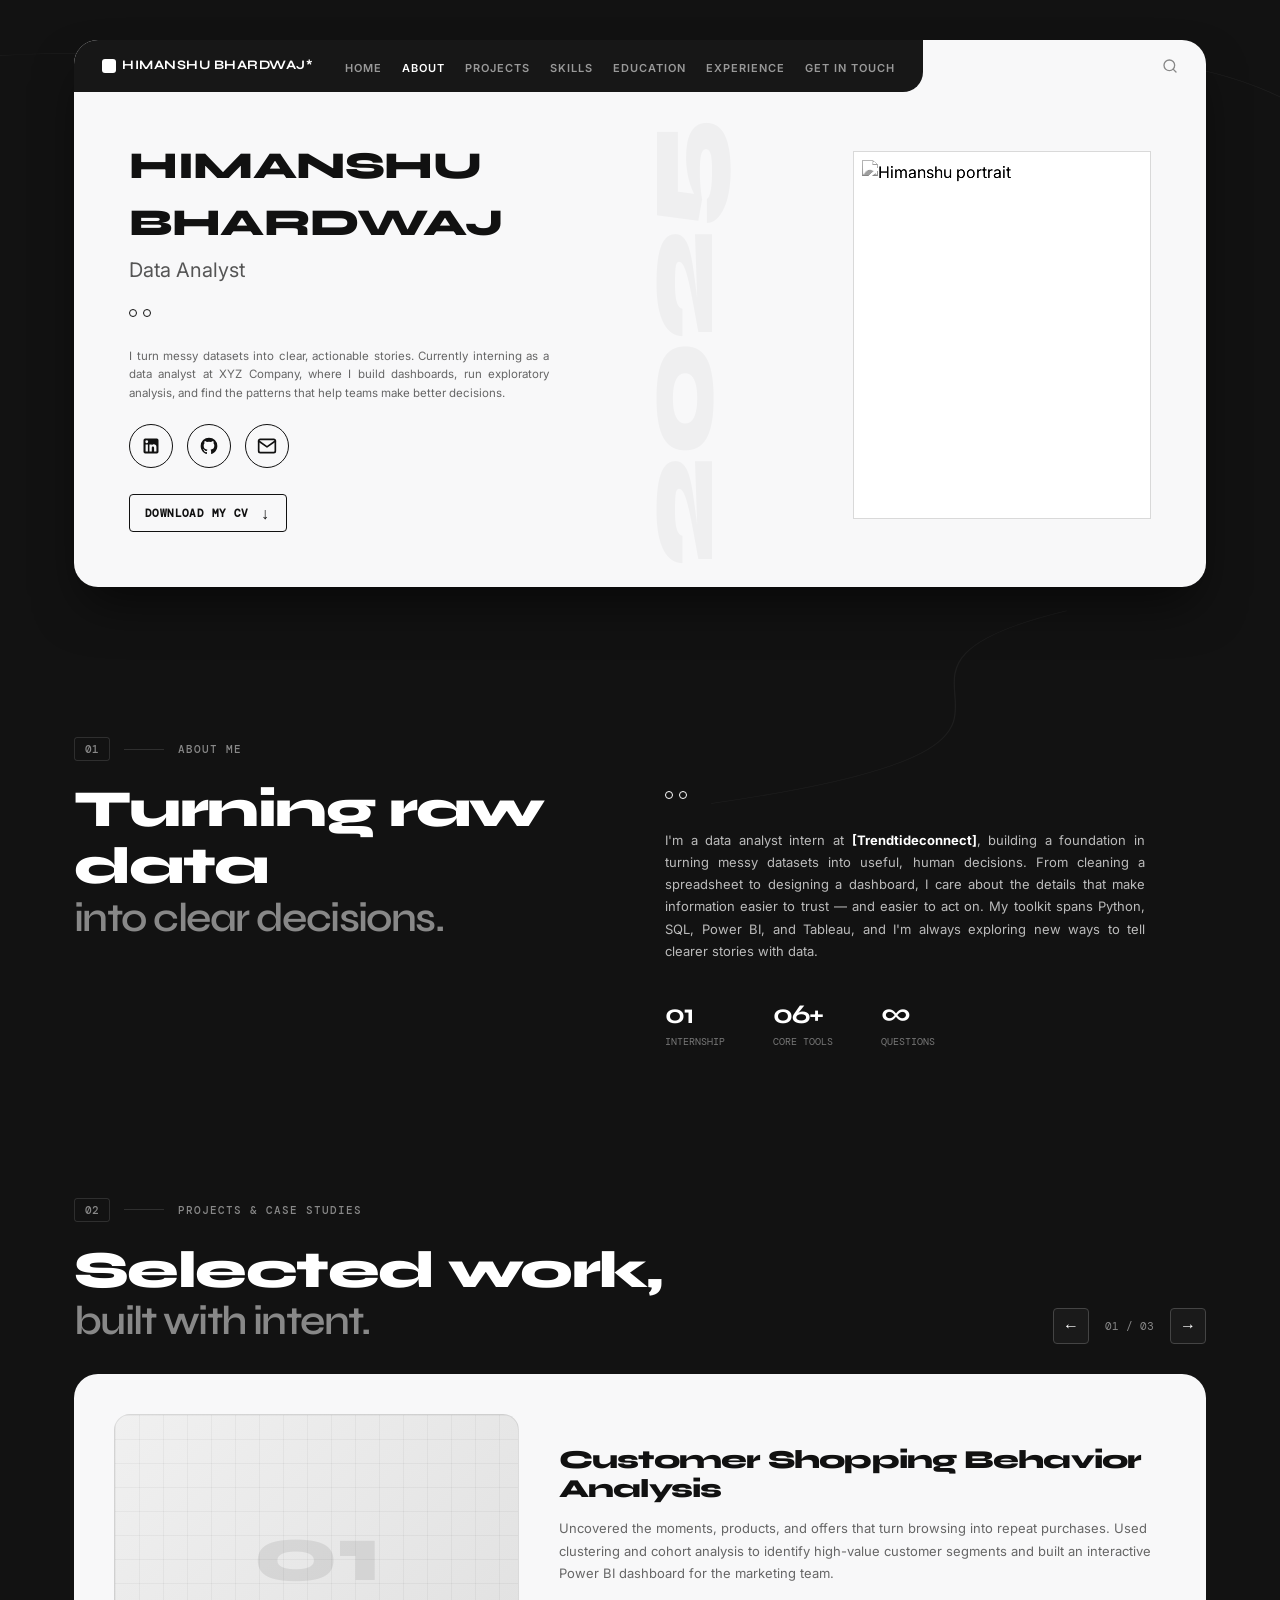
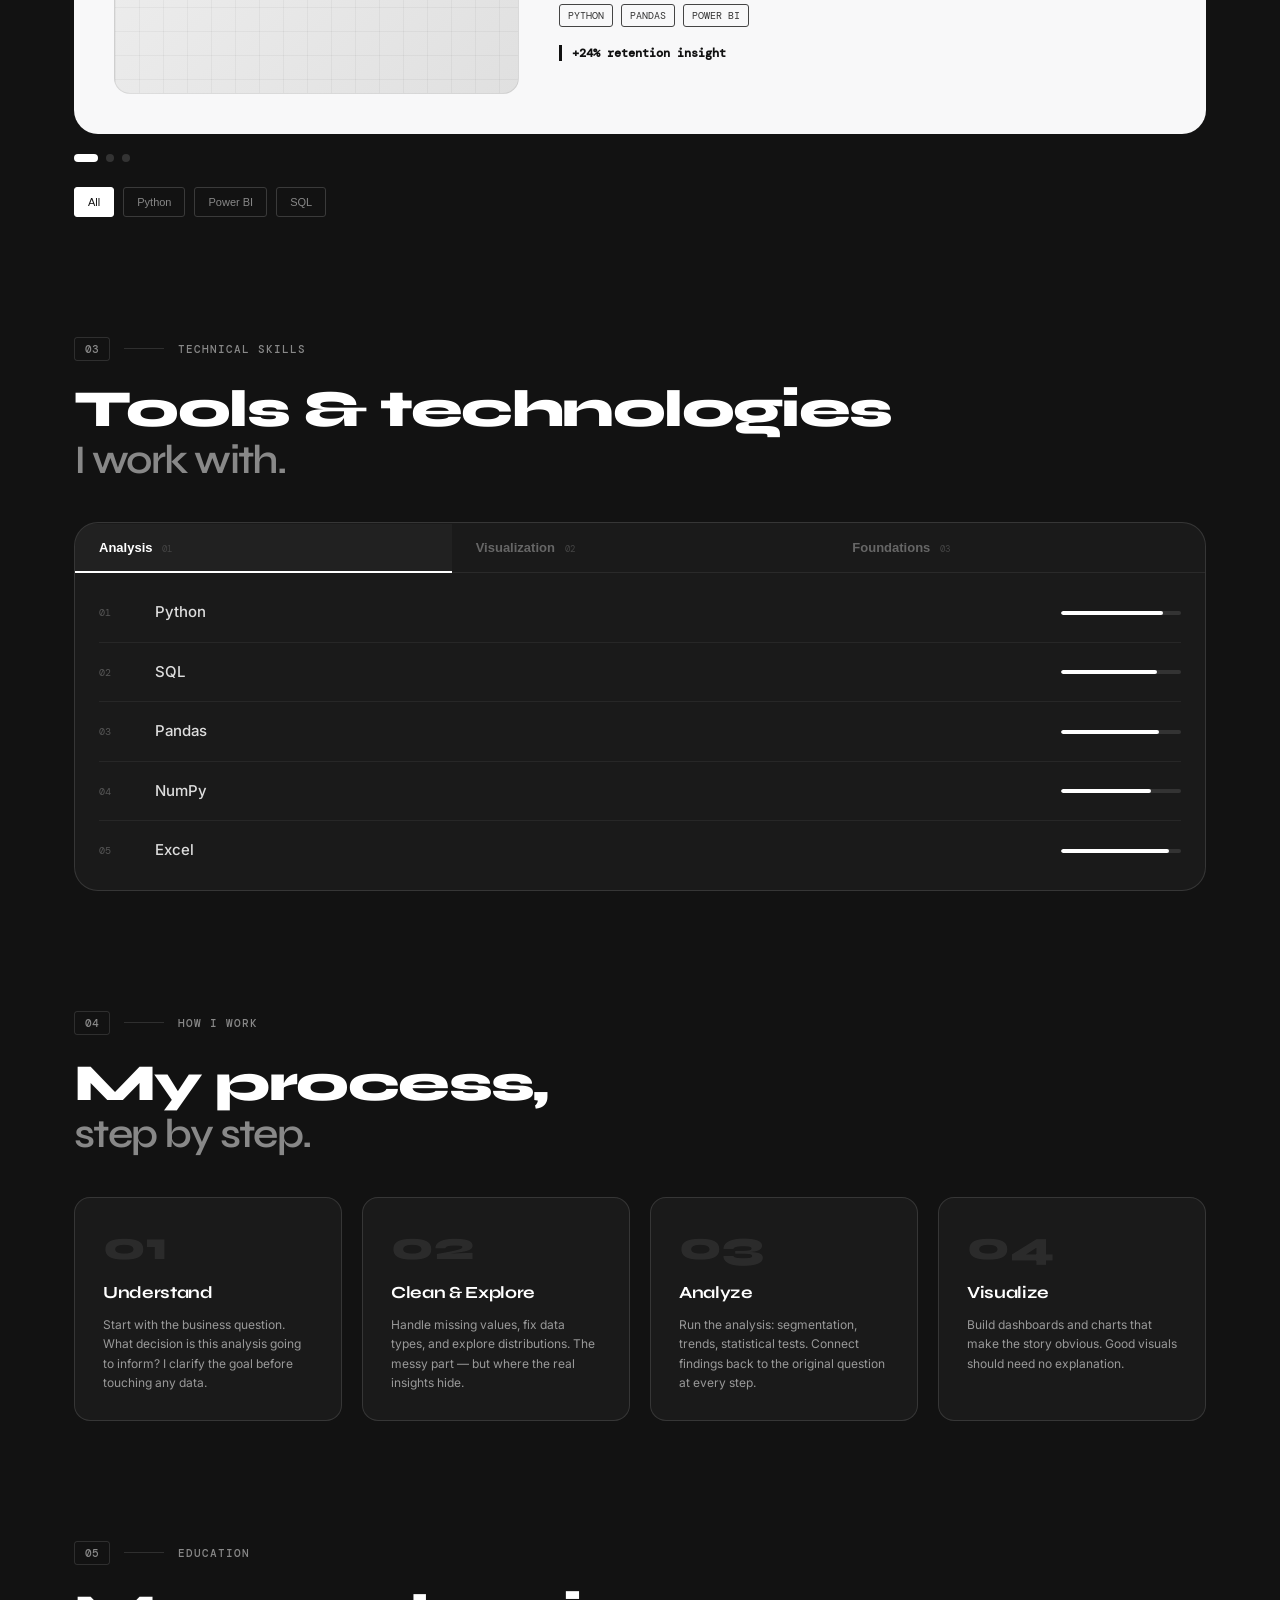
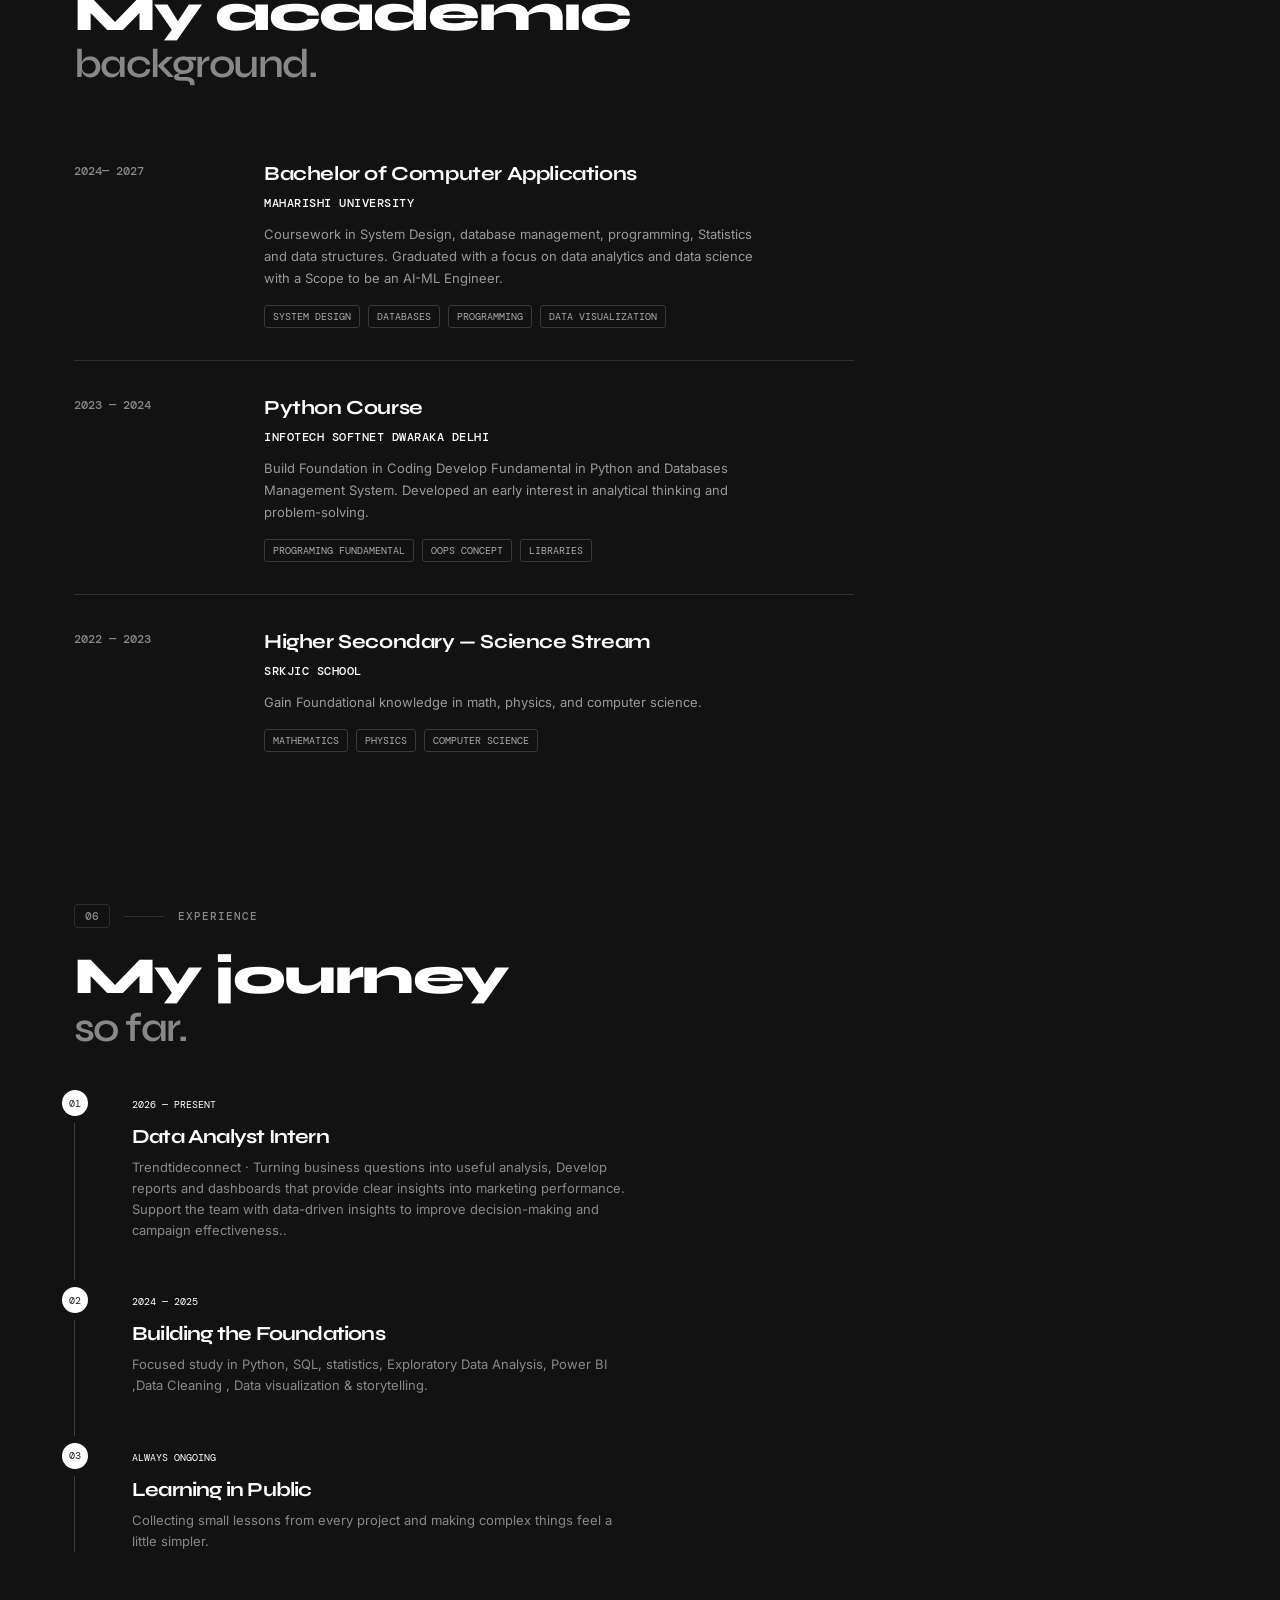
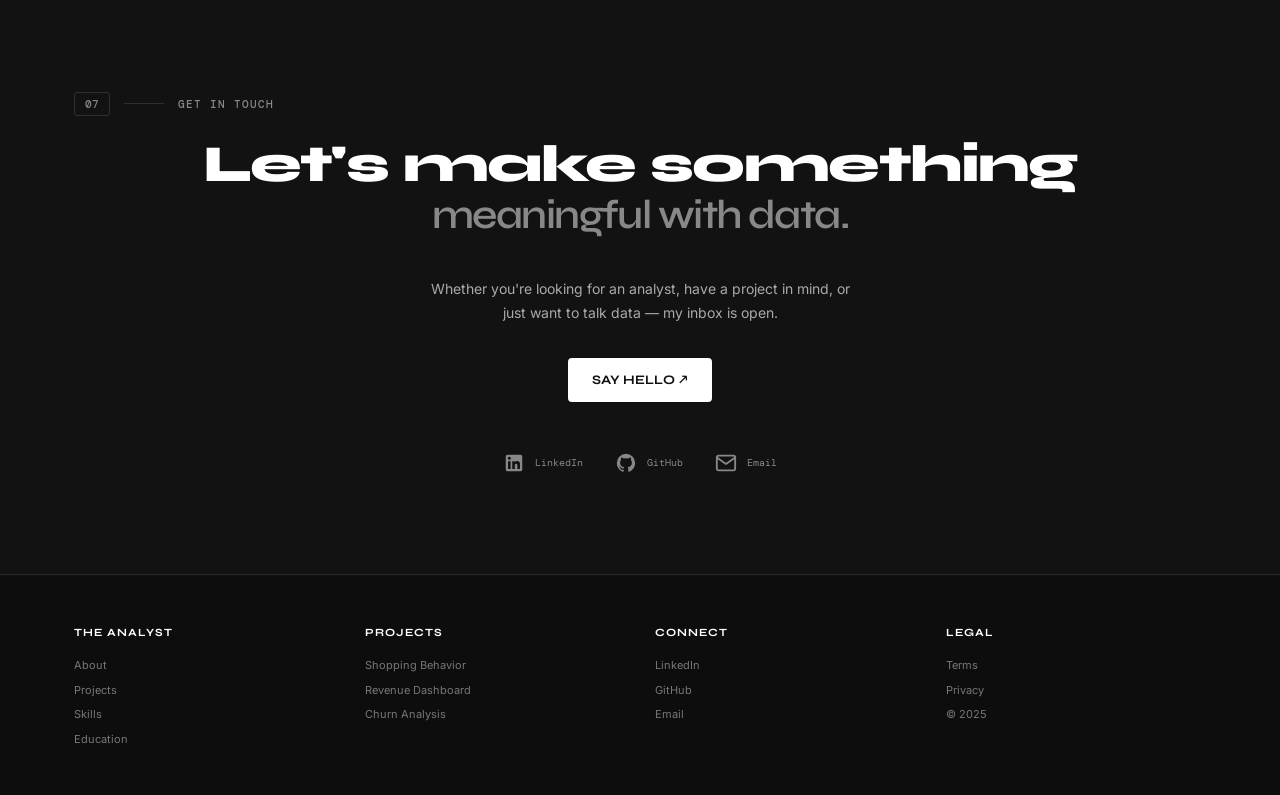
==== index.html @ 1b6f088e "Add files via upload" ====
<!DOCTYPE html>
<html lang="en">
<head>
  <link rel="stylesheet" href="style.css">
  <meta charset="UTF-8" />
  <meta name="viewport" content="width=device-width, initial-scale=1.0" />
  <title>Himanshu — Data Analyst Portfolio</title>

  <link rel="preconnect" href="https://fonts.googleapis.com">
  <link rel="preconnect" href="https://fonts.gstatic.com" crossorigin>
  <link href="https://fonts.googleapis.com/css2?family=Inter:wght@300;400;500;600;700&family=Syne:wght@600;700;800&family=DM+Mono:wght@400;500&display=swap" rel="stylesheet">
  <link rel="stylesheet" href="style.css" />
  <meta property="og:image" content="https://bolt.new/static/og_default.png">
    <meta name="twitter:card" content="summary_large_image">
    <meta name="twitter:image" content="https://bolt.new/static/og_default.png">
</head>
<body>
  <div class="cursor-arrow" id="cursor">
    <svg viewBox="0 0 24 24" fill="none" stroke="currentColor" stroke-width="2.5" stroke-linecap="round" stroke-linejoin="round">
      <line x1="12" y1="5" x2="12" y2="19"></line>
      <polyline points="5 12 12 19 19 12"></polyline>
    </svg>
  </div>

  <svg class="wire-bg" xmlns="http://www.w3.org/2000/svg" viewBox="0 0 1440 2800" preserveAspectRatio="none">
    <path d="M-100,200 C300,50 600,450 1100,220 C1400,80 1500,400 1600,600" fill="none" stroke="rgba(255,255,255,0.06)" stroke-width="1.5" />
    <path d="M150,900 C50,1100 400,1200 300,1450 C200,1700 800,1650 1200,1800" fill="none" stroke="rgba(255,255,255,0.04)" stroke-width="1.5" />
    <path d="M1200,1900 C900,2100 1300,2300 800,2500" fill="none" stroke="rgba(255,255,255,0.05)" stroke-width="1.5" />
  </svg>

  <div class="container">

    <!-- HERO -->
    <section class="hero-wrapper" id="home">
      <div class="tabbed-card-container">
        <header class="tab-header">
          <a href="#home" class="nav-brand"><span></span>HIMANSHU BHARDWAJ*</a>
          <ul class="nav-links" id="navLinks">
            <li><a href="#home" class="active">Home</a></li>
            <li><a href="#about">About</a></li>
            <li><a href="#work">Projects</a></li>
            <li><a href="#skills">Skills</a></li>
            <li><a href="#education">Education</a></li>
            <li><a href="#journey">Experience</a></li>
            <li><a href="#contact">Get in Touch</a></li>
          </ul>
          <button class="menu-button" id="menuButton" aria-label="Toggle navigation">☰</button>
        </header>
        <div class="top-bar-right" title="Search">
          <svg viewBox="0 0 24 24" fill="none" stroke-width="2" stroke-linecap="round" stroke-linejoin="round">
            <circle cx="11" cy="11" r="8"></circle><line x1="21" y1="21" x2="16.65" y2="16.65"></line>
          </svg>
        </div>
        <div class="hero-content">
          <div class="watermark-year">2025</div>
          <div class="hero-text">
            <div class="hero-title-group">
              <h1>HIMANSHU BHARDWAJ</h1>
              <h2>Data Analyst</h2>
              <div class="double-circles"><span></span><span></span></div>
            </div>
            <p class="hero-description">I turn messy datasets into clear, actionable stories. Currently interning as a data analyst at XYZ Company, where I build dashboards, run exploratory analysis, and find the patterns that help teams make better decisions.</p>
            <div class="hero-social">
              <a href= "https://www.linkedin.com/in/hb0009" target="_blank" rel="noreferrer" title="LinkedIn" aria-label="LinkedIn">
                <svg viewBox="0 0 24 24" fill="currentColor"><path d="M19 3a2 2 0 0 1 2 2v14a2 2 0 0 1-2 2H5a2 2 0 0 1-2-2V5a2 2 0 0 1 2-2h14m-.5 15.5v-5.3a3.26 3.26 0 0 0-3.26-3.26c-.85 0-1.84.52-2.32 1.3v-1.11h-2.79v8.37h2.79v-4.37c0-.77.62-1.41 1.39-1.41a1.4 1.4 0 0 1 1.4 1.41v4.37h2.79M6.88 8.56a1.68 1.68 0 0 0 1.68-1.68c0-.93-.75-1.69-1.68-1.69a1.69 1.69 0 0 0-1.69 1.69c0 .93.76 1.68 1.69 1.68m1.39 9.94v-8.37H5.5v8.37h2.77z"/></svg>
              </a>
              <a href="https://github.com/himanshu0009-coder" target="_blank" rel="noreferrer" title="GitHub" aria-label="GitHub">
                <svg viewBox="0 0 24 24" fill="currentColor"><path d="M12 2A10 10 0 0 0 2 12c0 4.42 2.87 8.17 6.84 9.5.5.08.66-.23.66-.5v-1.69c-2.77.6-3.36-1.34-3.36-1.34-.46-1.16-1.11-1.47-1.11-1.47-.91-.62.07-.6.07-.6 1 .07 1.53 1.03 1.53 1.03.87 1.52 2.34 1.07 2.91.83.09-.65.35-1.09.63-1.34-2.22-.25-4.55-1.11-4.55-4.92 0-1.11.38-2 1.03-2.71-.1-.25-.45-1.29.1-2.64 0 0 .84-.27 2.75 1.02a9.58 9.58 0 0 1 5 0c1.91-1.29 2.75-1.02 2.75-1.02.55 1.35.2 2.39.1 2.64.65.71 1.03 1.6 1.03 2.71 0 3.82-2.34 4.66-4.57 4.91.36.31.69.92.69 1.85V21c0 .27.16.59.67.5C19.14 20.16 22 16.42 22 12A10 10 0 0 0 12 2z"/></svg>
              </a>
              <a href="https://mail.google.com/mail/u/0/vivekr8656@gmail.com" title="Email" aria-label="Email">
                <svg viewBox="0 0 24 24" fill="none" stroke="currentColor" stroke-width="2" stroke-linecap="round" stroke-linejoin="round"><path d="M4 4h16c1.1 0 2 .9 2 2v12c0 1.1-.9 2-2 2H4c-1.1 0-2-.9-2-2V6c0-1.1.9-2 2-2z"/><polyline points="22,6 12,13 2,6"/></svg>
              </a>
            </div>
            <a class="cv-download" href="Himanshu-Data-Analyst-CV.html" download>Download my CV <span>↓</span></a>
          </div>
          <div class="hero-visual">
            <div class="portrait-box">
              <img src="portfolioimage2.jpg" alt="Himanshu portrait" />
              
            </div>
            
          </div>
        </div>
      </div>
    </section>

    <!-- ABOUT -->
    <section class="about-section reveal" id="about">
      <div class="section-label"><span class="section-num">01</span> <span class="section-divider"></span> <span class="section-tag">About Me</span></div>
      <div class="about-grid">
        <h2 class="section-headline">Turning raw data<br /><span class="headline-accent">into clear decisions.</span></h2>
        <div class="about-details">
          <div class="double-circles"><span></span><span></span></div>
          <p class="about-text">I'm a data analyst intern at <strong><b>[Trendtideconnect]</b></strong>, building a foundation in turning messy datasets into useful, human decisions. From cleaning a spreadsheet to designing a dashboard, I care about the details that make information easier to trust — and easier to act on. My toolkit spans Python, SQL, Power BI, and Tableau, and I'm always exploring new ways to tell clearer stories with data.</p>
          <div class="about-stats">
            <div><b>01</b><span>INTERNSHIP</span></div>
            <div><b>06+</b><span>CORE TOOLS</span></div>
            <div><b>∞</b><span>QUESTIONS</span></div>
          </div>
        </div>
      </div>
    </section>

    <!-- PROJECTS -->
    <section class="work-section reveal" id="work">
      <div class="section-label"><span class="section-num">02</span> <span class="section-divider"></span> <span class="section-tag">Projects &amp; Case Studies</span></div>
      <div class="work-header">
        <h2 class="section-headline">Selected work,<br /><span class="headline-accent">built with intent.</span></h2>
        <div class="carousel-controls">
          <button id="prevProject" aria-label="Previous project">←</button>
          <span id="projectCounter">01 / 03</span>
          <button id="nextProject" aria-label="Next project">→</button>
        </div>
      </div>
      <div class="carousel-viewport">
        <div class="carousel-track" id="projectTrack"></div>
      </div>
      <div class="carousel-dots" id="carouselDots"></div>
      <div class="project-filter" id="projectFilter">
        <button class="filter-active" data-filter="All">All</button>
        <button data-filter="Python">Python</button>
        <button data-filter="Power BI">Power BI</button>
        <button data-filter="SQL">SQL</button>
      </div>
    </section>

    <!-- SKILLS -->
    <section class="skills-section reveal" id="skills">
      <div class="section-label"><span class="section-num">03</span> <span class="section-divider"></span> <span class="section-tag">Technical Skills</span></div>
      <h2 class="section-headline">Tools &amp; technologies<br /><span class="headline-accent">I work with.</span></h2>
      <div class="skills-panel">
        <div class="skills-tabs" id="skillsTabs">
          <button class="skill-tab-active" data-skill="Analysis">Analysis <small>01</small></button>
          <button data-skill="Visualization">Visualization <small>02</small></button>
          <button data-skill="Foundations">Foundations <small>03</small></button>
        </div>
        <div class="skill-list" id="skillList"></div>
      </div>
    </section>

    <!-- HOW I WORK (replaces testimonials) -->
    <section class="process-section reveal" id="process">
      <div class="section-label"><span class="section-num">04</span> <span class="section-divider"></span> <span class="section-tag">How I Work</span></div>
      <h2 class="section-headline">My process,<br /><span class="headline-accent">step by step.</span></h2>
      <div class="process-grid">
        <div class="process-card">
          <div class="process-num">01</div>
          <h3>Understand</h3>
          <p>Start with the business question. What decision is this analysis going to inform? I clarify the goal before touching any data.</p>
        </div>
        <div class="process-card">
          <div class="process-num">02</div>
          <h3>Clean &amp; Explore</h3>
          <p>Handle missing values, fix data types, and explore distributions. The messy part — but where the real insights hide.</p>
        </div>
        <div class="process-card">
          <div class="process-num">03</div>
          <h3>Analyze</h3>
          <p>Run the analysis: segmentation, trends, statistical tests. Connect findings back to the original question at every step.</p>
        </div>
        <div class="process-card">
          <div class="process-num">04</div>
          <h3>Visualize</h3>
          <p>Build dashboards and charts that make the story obvious. Good visuals should need no explanation.</p>
        </div>
      </div>
    </section>

    <!-- EDUCATION (replaces certifications) -->
    <section class="education-section reveal" id="education">
      <div class="section-label"><span class="section-num">05</span> <span class="section-divider"></span> <span class="section-tag">Education</span></div>
      <h2 class="section-headline">My academic<br /><span class="headline-accent">background.</span></h2>
      <div class="education-list">
        <article class="education-item">
          <div class="education-year">2024— 2027</div>
          <div class="education-content">
            <h3>Bachelor of Computer Applications</h3>
            <span class="education-school">Maharishi University</span>
            <p>Coursework in System Design, database management, programming, Statistics and data structures. Graduated with a focus on data analytics and data science with a Scope to be an AI-ML Engineer.</p>
            <div class="education-tags"><span>System Design</span><span>Databases</span><span>Programming</span><span>Data Visualization</span></div>
          </div>
        </article>
        <article class="education-item">
          <div class="education-year">2023 — 2024</div>
          <div class="education-content">
            <h3>Python Course</h3>
            <span class="education-school">Infotech Softnet Dwaraka Delhi</span>
            <p> Build Foundation in Coding Develop Fundamental in Python and Databases Management System. Developed an early interest in analytical thinking and problem-solving.</p>
            <div class="education-tags"><span>Programing Fundamental</span><span>OOPS Concept</span><span>Libraries</span></div>
          </div>
        </article>
        <article class="education-item">
          <div class="education-year">2022 — 2023</div>
          <div class="education-content">
            <h3>Higher Secondary — Science Stream</h3>
            <span class="education-school">SRKJIC School</span>
            <p>Gain Foundational knowledge in math, physics, and computer science.</p>
            <div class="education-tags"><span>Mathematics</span><span>Physics</span><span>Computer Science</span></div>
          </div>
        </article>

      </div>
    </section>

    <!-- EXPERIENCE -->
    <section class="journey-section reveal" id="journey">
      <div class="section-label"><span class="section-num">06</span> <span class="section-divider"></span> <span class="section-tag">Experience</span></div>
      <h2 class="section-headline">My journey<br /><span class="headline-accent">so far.</span></h2>
      <div class="journey-list">
        <article class="journey-item"><span class="journey-number">01</span><div><span class="journey-date">2026 — PRESENT</span><h3>Data Analyst Intern</h3><p>Trendtideconnect · Turning business questions into useful analysis, Develop reports and dashboards that provide clear insights into marketing performance.
            Support the team with data-driven insights to improve decision-making and campaign effectiveness..</p></div></article>
        <article class="journey-item"><span class="journey-number">02</span><div><span class="journey-date">2024 — 2025</span><h3>Building the Foundations</h3><p>Focused study in Python, SQL, statistics, Exploratory Data Analysis, Power BI ,Data Cleaning , Data visualization & storytelling.</p></div></article>
        <article class="journey-item"><span class="journey-number">03</span><div><span class="journey-date">ALWAYS ONGOING</span><h3>Learning in Public</h3><p>Collecting small lessons from every project and making complex things feel a little simpler.</p></div></article>
      </div>
    </section>

    <!-- CONTACT -->
    <section class="contact-section reveal" id="contact">
      <div class="section-label"><span class="section-num">07</span> <span class="section-divider"></span> <span class="section-tag">Get in Touch</span></div>
      <h2 class="section-headline">Let's make something<br /><span class="headline-accent">meaningful with data.</span></h2>
      <p class="contact-copy">Whether you're looking for an analyst, have a project in mind, or just want to talk data — my inbox is open.</p>
      <button class="contact-button" id="openContactForm">Say hello ↗</button>
      <div class="social-links">
        <a href="https://www.linkedin.com/in/hb0009" target="_blank" rel="noreferrer" title="LinkedIn">
          <svg viewBox="0 0 24 24" fill="currentColor"><path d="M19 3a2 2 0 0 1 2 2v14a2 2 0 0 1-2 2H5a2 2 0 0 1-2-2V5a2 2 0 0 1 2-2h14m-.5 15.5v-5.3a3.26 3.26 0 0 0-3.26-3.26c-.85 0-1.84.52-2.32 1.3v-1.11h-2.79v8.37h2.79v-4.37c0-.77.62-1.41 1.39-1.41a1.4 1.4 0 0 1 1.4 1.41v4.37h2.79M6.88 8.56a1.68 1.68 0 0 0 1.68-1.68c0-.93-.75-1.69-1.68-1.69a1.69 1.69 0 0 0-1.69 1.69c0 .93.76 1.68 1.69 1.68m1.39 9.94v-8.37H5.5v8.37h2.77z"/></svg>
          <span>LinkedIn</span>
        </a>
        <a href="https://github.com/himanshu0009-coder" target="_blank" rel="noreferrer" title="GitHub">
          <svg viewBox="0 0 24 24" fill="currentColor"><path d="M12 2A10 10 0 0 0 2 12c0 4.42 2.87 8.17 6.84 9.5.5.08.66-.23.66-.5v-1.69c-2.77.6-3.36-1.34-3.36-1.34-.46-1.16-1.11-1.47-1.11-1.47-.91-.62.07-.6.07-.6 1 .07 1.53 1.03 1.53 1.03.87 1.52 2.34 1.07 2.91.83.09-.65.35-1.09.63-1.34-2.22-.25-4.55-1.11-4.55-4.92 0-1.11.38-2 1.03-2.71-.1-.25-.45-1.29.1-2.64 0 0 .84-.27 2.75 1.02a9.58 9.58 0 0 1 5 0c1.91-1.29 2.75-1.02 2.75-1.02.55 1.35.2 2.39.1 2.64.65.71 1.03 1.6 1.03 2.71 0 3.82-2.34 4.66-4.57 4.91.36.31.69.92.69 1.85V21c0 .27.16.59.67.5C19.14 20.16 22 16.42 22 12A10 10 0 0 0 12 2z"/></svg>
          <span>GitHub</span>
        </a>
        <a href="https://mail.google.com/mail/vivekr8656@gmail.com" title="Email">
          <svg viewBox="0 0 24 24" fill="none" stroke="currentColor" stroke-width="2" stroke-linecap="round" stroke-linejoin="round"><path d="M4 4h16c1.1 0 2 .9 2 2v12c0 1.1-.9 2-2 2H4c-1.1 0-2-.9-2-2V6c0-1.1.9-2 2-2z"/><polyline points="22,6 12,13 2,6"/></svg>
          <span>Email</span>
        </a>
      </div>
    </section>

  </div>

  <!-- CONTACT FORM MODAL -->
  <div class="contact-modal-overlay" id="contactModal">
    <div class="contact-modal">
      <button class="modal-close" id="closeContactForm" aria-label="Close">&times;</button>
      <div class="modal-header">
        <div class="section-label"><span class="section-num">07</span> <span class="section-divider"></span> <span class="section-tag">Contact Me</span></div>
        <h2 class="section-headline">Let's talk<br /><span class="headline-accent">about your data.</span></h2>
      </div>
      <form class="contact-form" id="contactForm">
        <div class="form-row">
          <div class="form-group">
            <label for="name">Your Name</label>
            <input type="text" id="name" name="name" placeholder="John Doe" required />
          </div>
          <div class="form-group">
            <label for="email">Your Email</label>
            <input type="email" id="email" name="email" placeholder="john@example.com" required />
          </div>
        </div>
        <div class="form-group">
          <label for="subject">Subject</label>
          <input type="text" id="subject" name="subject" placeholder="Project inquiry, collaboration, or just saying hi" required />
        </div>
        <div class="form-group">
          <label for="message">Message</label>
          <textarea id="message" name="message" rows="5" placeholder="Tell me about what you're working on..." required></textarea>
        </div>
        <button type="submit" class="form-submit">Send message ↗</button>
        <p class="form-success" id="formSuccess">Thanks! Your message has been noted. I'll get back to you soon.</p>
      </form>
      <div class="modal-social">
        <a href="https://www.linkedin.com/in/hb0009" target="_blank" rel="noreferrer" title="LinkedIn">
          <svg viewBox="0 0 24 24" fill="currentColor"><path d="M19 3a2 2 0 0 1 2 2v14a2 2 0 0 1-2 2H5a2 2 0 0 1-2-2V5a2 2 0 0 1 2-2h14m-.5 15.5v-5.3a3.26 3.26 0 0 0-3.26-3.26c-.85 0-1.84.52-2.32 1.3v-1.11h-2.79v8.37h2.79v-4.37c0-.77.62-1.41 1.39-1.41a1.4 1.4 0 0 1 1.4 1.41v4.37h2.79M6.88 8.56a1.68 1.68 0 0 0 1.68-1.68c0-.93-.75-1.69-1.68-1.69a1.69 1.69 0 0 0-1.69 1.69c0 .93.76 1.68 1.69 1.68m1.39 9.94v-8.37H5.5v8.37h2.77z"/></svg>
        </a>
        <a href="https://github.com/himanshu0009-coder" target="_blank" rel="noreferrer" title="GitHub">
          <svg viewBox="0 0 24 24" fill="currentColor"><path d="M12 2A10 10 0 0 0 2 12c0 4.42 2.87 8.17 6.84 9.5.5.08.66-.23.66-.5v-1.69c-2.77.6-3.36-1.34-3.36-1.34-.46-1.16-1.11-1.47-1.11-1.47-.91-.62.07-.6.07-.6 1 .07 1.53 1.03 1.53 1.03.87 1.52 2.34 1.07 2.91.83.09-.65.35-1.09.63-1.34-2.22-.25-4.55-1.11-4.55-4.92 0-1.11.38-2 1.03-2.71-.1-.25-.45-1.29.1-2.64 0 0 .84-.27 2.75 1.02a9.58 9.58 0 0 1 5 0c1.91-1.29 2.75-1.02 2.75-1.02.55 1.35.2 2.39.1 2.64.65.71 1.03 1.6 1.03 2.71 0 3.82-2.34 4.66-4.57 4.91.36.31.69.92.69 1.85V21c0 .27.16.59.67.5C19.14 20.16 22 16.42 22 12A10 10 0 0 0 12 2z"/></svg>
        </a>
        <a href="https://mail.google.com/mail/vivekr8656@gmail" target="_blank" rel="noreferrer" title="Email">
          <svg viewBox="0 0 24 24" fill="none" stroke="currentColor" stroke-width="2" stroke-linecap="round" stroke-linejoin="round"><path d="M4 4h16c1.1 0 2 .9 2 2v12c0 1.1-.9 2-2 2H4c-1.1 0-2-.9-2-2V6c0-1.1.9-2 2-2z"/><polyline points="22,6 12,13 2,6"/></svg>
        </a>
      </div>
    </div>
  </div>

  <footer id="footer">
    <div class="container">
      <div class="footer-grid">
        <div class="footer-col"><h4>THE ANALYST</h4><ul><li><a href="#about"gi>About</a></li><li><a href="#work">Projects</a></li><li><a href="#skills">Skills</a></li><li><a href="#education">Education</a></li></ul></div>
        <div class="footer-col"><h4>PROJECTS</h4><ul><li><a href="#work">Shopping Behavior</a></li><li><a href="#work">Revenue Dashboard</a></li><li><a href="#work">Churn Analysis</a></li></ul></div>
        <div class="footer-col"><h4>CONNECT</h4><ul><li><a href="https://www.linkedin.com/in/hb0009" target="_blank" rel="noreferrer">LinkedIn</a></li><li><a href="https://github.com/himanshu0009-coder" target="_blank" rel="noreferrer">GitHub</a></li><li><a href="https://mail.google.com/mail/vivekr8656@gmail.com" target="_blank" rel="noreferrer">Email</a></li></ul></div>
        <div class="footer-col"><h4>LEGAL</h4><ul><li><a href="#">Terms</a></li><li><a href="#">Privacy</a></li><li><a href="#">© 2025</a></li></ul></div>
      </div>
    </div>
  </footer>

  <script type="module" src="script.js"></script>
</body>
</html>
---- style.css ----
/* =========================================
   GLOBAL RESET & THEME VARIABLES
========================================= */
:root {
  --bg-dark: #121212;
  --bg-card: #f8f8f9;
  --bg-card-alt: #1a1a1a;
  --text-main: #111111;
  --text-light: #ffffff;
  --text-muted: #888888;
  --text-dim: #555555;
  --border-dark: rgba(255, 255, 255, 0.12);
  --border-light: rgba(0, 0, 0, 0.08);
  --font-display: 'Syne', sans-serif;
  --font-body: 'Inter', sans-serif;
  --font-mono: 'DM Mono', monospace;
  --radius-lg: 24px;
  --radius-sm: 8px;
}

* { margin: 0; padding: 0; box-sizing: border-box; }
html { scroll-behavior: smooth; }
body {
  background-color: var(--bg-dark);
  color: var(--text-light);
  font-family: var(--font-body);
  overflow-x: hidden;
  line-height: 1.5;
  -webkit-font-smoothing: antialiased;
  cursor: none;
}
@media (hover: none) { body { cursor: auto; } }

/* Custom Cursor Arrow */
.cursor-arrow {
  position: fixed; top: 0; left: 0;
  width: 28px; height: 28px;
  pointer-events: none; z-index: 9999;
  transform: translate(-50%, -50%);
  transition: transform 0.08s ease-out, opacity 0.2s;
  opacity: 0; color: var(--text-light);
  mix-blend-mode: difference;
}
.cursor-arrow svg { width: 100%; height: 100%; }
.cursor-arrow.is-visible { opacity: 1; }
@media (hover: none) { .cursor-arrow { display: none; } }

/* Ambient Background */
.wire-bg { position: absolute; top: 0; left: 0; width: 100%; height: 100%; pointer-events: none; z-index: 0; overflow: hidden; }
.container { max-width: 1180px; margin: 0 auto; padding: 0 24px; position: relative; z-index: 1; }

/* =========================================
   HERO & TABBED CARD
========================================= */
.hero-wrapper { padding: 40px 0 60px 0; }
.tabbed-card-container {
  background: var(--bg-card);
  border-radius: var(--radius-lg);
  overflow: hidden; color: var(--text-main);
  box-shadow: 0 25px 50px -12px rgba(0, 0, 0, 0.6);
  position: relative;
}
.tab-header {
  background-color: #171717;
  display: flex; align-items: center; justify-content: space-between;
  padding: 14px 28px;
  border-bottom-right-radius: 20px;
  width: fit-content; position: relative; z-index: 5;
}
.nav-brand {
  font-family: var(--font-display); font-weight: 700;
  font-size: 13px; letter-spacing: 0.5px; color: #fff;
  margin-right: 32px; text-decoration: none;
  display: flex; align-items: center; gap: 6px;
}
.nav-brand span { display: inline-block; width: 14px; height: 14px; background: #fff; border-radius: 3px; }
.nav-links { display: flex; gap: 20px; list-style: none; }
.nav-links a {
  color: #999; text-decoration: none; font-size: 11px;
  text-transform: uppercase; font-weight: 600; letter-spacing: 1px;
  transition: color 0.3s ease;
}
.nav-links a:hover, .nav-links a.active { color: #ffffff; }
.menu-button { display: none; background: none; border: 0; color: #fff; font-size: 20px; cursor: pointer; }
.top-bar-right { position: absolute; top: 18px; right: 28px; display: flex; align-items: center; color: #888; cursor: pointer; }
.top-bar-right svg { width: 16px; height: 16px; stroke: currentColor; }

.hero-content { padding: 45px 55px 55px 55px; display: grid; grid-template-columns: 1.15fr 0.85fr; gap: 40px; position: relative; }
.hero-text { display: flex; flex-direction: column; justify-content: space-between; position: relative; z-index: 2; }
.hero-title-group h1 { font-family: var(--font-display); font-size: 38px; font-weight: 800; letter-spacing: -0.5px; text-transform: uppercase; color: #111; margin-bottom: 4px; }
.hero-title-group h2 { font-family: var(--font-body); font-size: 20px; font-weight: 400; color: #555; margin-bottom: 24px; }
.double-circles { display: flex; gap: 6px; margin-bottom: 30px; }
.double-circles span { width: 8px; height: 8px; border: 1.5px solid #111; border-radius: 50%; display: inline-block; }
.hero-description { font-size: 11.5px; line-height: 1.6; color: #666; max-width: 420px; text-align: justify; }
.hero-social { display: flex; gap: 14px; margin-top: 22px; }
.hero-social a {
  width: 44px; height: 44px; display: grid; place-items: center;
  border: 1px solid #111; border-radius: 50%;
  color: #111; text-decoration: none;
  transition: all 0.25s ease;
}
.hero-social a svg { width: 20px; height: 20px; }
.hero-social a:hover { background: #111; color: #fff; transform: translateY(-3px); }
.cv-download {
  display: inline-flex;
  align-items: center;
  gap: 12px;
  width: fit-content;
  margin-top: 26px;
  padding: 11px 15px;
  border: 1px solid #111;
  border-radius: 4px;
  color: #111;
  font: 700 11px var(--font-mono);
  text-decoration: none;
  text-transform: uppercase;
  letter-spacing: 0.4px;
  transition: background 0.2s ease, color 0.2s ease, transform 0.2s ease;
}
.cv-download span { font-size: 16px; line-height: 0.7; }
.cv-download:hover { background: #111; color: #fff; transform: translateY(-3px); }
.watermark-year {
  position: absolute; right: 42%; bottom: 20px;
  font-family: var(--font-display); font-size: 110px; font-weight: 800;
  color: rgba(0, 0, 0, 0.035); writing-mode: vertical-rl;
  transform: rotate(180deg); user-select: none; pointer-events: none; line-height: 1;
}
.hero-visual { position: relative; display: flex; justify-content: flex-end; align-items: center; }
.portrait-box { position: relative; border: 1px solid rgba(0, 0, 0, 0.15); padding: 8px; background: #fff; }
.portrait-box img { display: block; width: 280px; height: 350px; object-fit: cover; filter: grayscale(200%) contrast(155%); background: #eaeaea; }
/*.date-tag { position: absolute; bottom: 18px; right: 18px; background: #fff; border: 1px solid #111; padding: 3px 8px; font-size: 9px; font-weight: 700; text-transform: uppercase; letter-spacing: 0.5px; } 
.vertical-side-label { position: absolute; right: -30px; top: 50%; transform: translateY(-50%) rotate(90deg); font-size: 8.5px; letter-spacing: 1.5px; text-transform: uppercase; color: #999; }*/

/* =========================================
   SECTION LABEL (number + tag)
========================================= */
.section-label {
  display: flex; align-items: center; gap: 14px;
  margin-bottom: 20px;
}
.section-num {
  font: 500 11px var(--font-mono);
  color: var(--text-muted);
  border: 1px solid var(--border-dark);
  padding: 4px 10px; border-radius: 3px;
}
.section-divider { flex: 0 0 40px; height: 1px; background: var(--border-dark); }
.section-tag { font: 500 11px var(--font-mono); color: var(--text-muted); text-transform: uppercase; letter-spacing: 1px; }


/* =========================================
   SECTION HEADLINE
========================================= */
.section-headline {
  font-family: var(--font-display);
  font-size: clamp(36px, 4.5vw, 52px);
  font-weight: 800;
  text-transform: none;
  line-height: 1.1;
  letter-spacing: -0.03em;
  margin-bottom: 40px;
  color: var(--text-light);
}
.section-headline .headline-accent {
  display: block;
  color: var(--text-muted);
  font-weight: 600;
  font-size: 0.78em;
}

/* =========================================
   ABOUT SECTION
========================================= */
.about-section { padding: 90px 0; position: relative; }
.about-grid { display: grid; grid-template-columns: 1fr 1fr; gap: 50px; align-items: start; }
.about-details { padding-top: 10px; }
.about-details .double-circles span { border-color: #fff; }
.about-text { font-size: 13px; line-height: 1.7; color: #bbb; text-align: justify; max-width: 480px; }
.about-text strong { color: #fff; font-weight: 600; }
.about-stats { display: flex; gap: 48px; margin-top: 36px; }
.about-stats div { display: grid; gap: 5px; }
.about-stats b { color: #fff; font: 700 27px var(--font-display); letter-spacing: -0.05em; }
.about-stats span { color: #777; font: 10px var(--font-mono); text-transform: uppercase; }

/* =========================================
   WORK / CAROUSEL
========================================= */
.work-section { padding: 60px 0; }
.work-header { display: flex; justify-content: space-between; align-items: end; margin-bottom: 30px; }
.work-header .section-headline { margin-bottom: 0; }
.carousel-controls { display: flex; align-items: center; gap: 16px; color: #888; font: 11px var(--font-mono); }
.carousel-controls button {
  width: 36px; height: 36px; border: 1px solid #444; background: #1a1a1a;
  color: #fff; border-radius: 4px; font-size: 16px; cursor: pointer; transition: all 0.2s;
}
.carousel-controls button:hover { background: #fff; color: #111; }
.carousel-viewport { overflow: hidden; }
.carousel-track { display: flex; transition: transform 0.5s cubic-bezier(0.4, 0, 0.2, 1); }
.project-slide {
  min-width: 100%; background: var(--bg-card); color: var(--text-main);
  border-radius: var(--radius-lg); padding: 40px;
  display: grid; grid-template-columns: 0.8fr 1.2fr; gap: 40px; align-items: center;
}
.project-slide-visual {
  height: 280px; border-radius: 16px; display: grid; place-items: center;
  font: 800 80px var(--font-display); color: rgba(0,0,0,0.08);
  background: linear-gradient(135deg, #f0f0f0, #e0e0e0);
  border: 1px solid rgba(0,0,0,0.08); position: relative; overflow: hidden;
}
.project-slide-visual::before {
  content: ''; position: absolute; inset: 0;
  background-image: linear-gradient(rgba(0,0,0,0.04) 1px, transparent 1px), linear-gradient(90deg, rgba(0,0,0,0.04) 1px, transparent 1px);
  background-size: 24px 24px;
}
.project-slide-visual span { position: relative; z-index: 1; }
.project-slide-content h3 { font-family: var(--font-display); font-size: 26px; font-weight: 800; text-transform: none; line-height: 1.1; margin-bottom: 14px; letter-spacing: -0.03em; }
.project-slide-content p { font-size: 13px; line-height: 1.7; color: #666; margin-bottom: 20px; }
.project-slide-tags { display: flex; gap: 8px; flex-wrap: wrap; margin-bottom: 18px; }
.project-slide-tags span { font: 10px var(--font-mono); border: 1px solid #444; padding: 4px 8px; border-radius: 3px; color: #333; text-transform: uppercase; }
.project-slide-stat { font: 600 12px var(--font-mono); color: #111; border-left: 3px solid #111; padding-left: 10px; }
.carousel-dots { display: flex; gap: 8px; margin-top: 20px; }
.carousel-dots button { width: 8px; height: 8px; border-radius: 50%; border: 0; background: #333; cursor: pointer; transition: all 0.2s; padding: 0; }
.carousel-dots button.is-active { background: #fff; width: 24px; border-radius: 4px; }
.project-filter { display: flex; gap: 9px; margin-top: 25px; }
.project-filter button { border: 1px solid #3a3a3a; background: transparent; color: #888; padding: 8px 13px; border-radius: 3px; font-size: 11px; cursor: pointer; transition: all 0.2s; }
.project-filter button:hover, .project-filter .filter-active { color: #111; background: #fff; border-color: #fff; }

/* =========================================
   SKILLS TABS
========================================= */
.skills-section { padding: 60px 0; }
.skills-panel { background: var(--bg-card-alt); border: 1px solid var(--border-dark); border-radius: var(--radius-lg); overflow: hidden; }
.skills-tabs { display: flex; border-bottom: 1px solid #2a2a2a; }
.skills-tabs button {
  padding: 16px 24px; background: none; border: 0; color: #666;
  font-size: 13px; font-weight: 600; cursor: pointer;
  border-bottom: 2px solid transparent; transition: all 0.2s;
  position: relative; bottom: -1px; flex: 1; text-align: left;
}
.skills-tabs button small { margin-left: 6px; color: #444; font: 9px var(--font-mono); }
.skills-tabs .skill-tab-active { color: #fff; border-bottom-color: #fff; background: rgba(255,255,255,0.03); }
.skill-list { padding: 10px 24px; }
.skill-row {
  display: grid; grid-template-columns: 40px 1fr auto; align-items: center;
  padding: 18px 0; border-bottom: 1px solid rgba(255,255,255,0.06); gap: 16px;
}
.skill-row:last-child { border-bottom: 0; }
.skill-row span { color: #555; font: 10px var(--font-mono); }
.skill-row strong { color: #ddd; font-size: 15px; font-weight: 500; }
.skill-bar { width: 120px; height: 4px; background: #333; border-radius: 2px; overflow: hidden; }
.skill-bar-fill { height: 100%; background: #fff; border-radius: 2px; transition: width 0.6s ease; }

/* =========================================
   HOW I WORK / PROCESS
========================================= */
.process-section { padding: 60px 0; }
.process-grid { display: grid; grid-template-columns: repeat(4, 1fr); gap: 20px; }
.process-card {
  background: var(--bg-card-alt);
  border: 1px solid var(--border-dark);
  border-radius: 16px; padding: 28px;
  transition: transform 0.25s ease, border-color 0.25s ease;
  position: relative; overflow: hidden;
}
.process-card:hover { transform: translateY(-5px); border-color: rgba(255,255,255,0.3); }
.process-num {
  font: 800 40px var(--font-display);
  color: rgba(255,255,255,0.08);
  margin-bottom: 14px; line-height: 1;
}
.process-card h3 { font-family: var(--font-display); font-size: 17px; font-weight: 700; margin-bottom: 10px; letter-spacing: -0.02em; }
.process-card p { font-size: 12px; color: #999; line-height: 1.6; }

/* =========================================
   EDUCATION
========================================= */
.education-section { padding: 60px 0; }
.education-list { max-width: 780px; }
.education-item {
  display: grid; grid-template-columns: 160px 1fr; gap: 30px;
  padding: 32px 0; border-bottom: 1px solid var(--border-dark);
}
.education-item:last-child { border-bottom: 0; }
.education-year { font: 500 12px var(--font-mono); color: var(--text-muted); padding-top: 4px; }
.education-content h3 { font-family: var(--font-display); font-size: 20px; font-weight: 700; margin-bottom: 6px; letter-spacing: -0.02em; }
.education-school { font: 500 12px var(--font-mono); color: #fff; text-transform: uppercase; letter-spacing: 0.5px; margin-bottom: 12px; display: block; }
.education-content p { font-size: 13px; color: #999; line-height: 1.7; margin-bottom: 16px; max-width: 500px; }
.education-tags { display: flex; gap: 8px; flex-wrap: wrap; }
.education-tags span { font: 10px var(--font-mono); border: 1px solid #3a3a3a; padding: 4px 8px; border-radius: 3px; color: #aaa; text-transform: uppercase; }

/* =========================================
   JOURNEY / TIMELINE
========================================= */
.journey-section { padding: 60px 0; }
.journey-list { max-width: 780px; border-left: 1px solid #34423b; }
.journey-item { display: grid; grid-template-columns: 52px 1fr; gap: 18px; padding: 0 0 47px 0; margin-left: -13px; }
.journey-item:last-child { padding-bottom: 0; }
.journey-number { width: 26px; height: 26px; display: grid; place-items: center; color: #182019; background: #fff; font: 10px var(--font-mono); border-radius: 50%; box-shadow: 0 0 0 7px var(--bg-dark); }
.journey-date { color: #fff; font: 10px var(--font-mono); }
.journey-item h3 { margin: 10px 0 8px; font: 700 20px var(--font-display); letter-spacing: -0.04em; text-transform: none; }
.journey-item p { color: #888; font-size: 13px; line-height: 1.6; max-width: 500px; }

/* =========================================
   CONTACT
========================================= */
.contact-section { padding: 80px 0 100px 0; text-align: center; }
.contact-copy { max-width: 440px; margin: 0 auto 33px; color: #aaa; font-size: 14px; line-height: 1.7; }
.contact-button { display: inline-block; padding: 14px 24px; background: #fff; color: #111; border-radius: 4px; font: 700 13px var(--font-display); text-decoration: none; text-transform: uppercase; transition: transform 0.2s, box-shadow 0.2s; border: 0; cursor: pointer; }
.contact-button:hover { transform: translateY(-3px); box-shadow: 0 10px 25px rgba(255,255,255,0.15); }
.social-links { display: flex; justify-content: center; gap: 32px; margin-top: 50px; }
.social-links a {
  display: flex; align-items: center; gap: 10px;
  color: #888; font: 10px var(--font-mono); text-decoration: none;
  transition: color 0.2s;
}
.social-links a svg { width: 22px; height: 22px; }
.social-links a:hover { color: #fff; }

/* =========================================
   CONTACT MODAL
========================================= */
.contact-modal-overlay {
  position: fixed; inset: 0;
  background: rgba(0,0,0,0.7);
  backdrop-filter: blur(8px);
  display: none; align-items: center; justify-content: center;
  z-index: 10000; padding: 24px;
  opacity: 0; transition: opacity 0.3s ease;
}
.contact-modal-overlay.is-open { display: flex; opacity: 1; }
.contact-modal {
  background: var(--bg-dark);
  border: 1px solid var(--border-dark);
  border-radius: var(--radius-lg);
  max-width: 560px; width: 100%;
  padding: 40px; position: relative;
  max-height: 90vh; overflow-y: auto;
  transform: translateY(20px); transition: transform 0.3s ease;
}
.contact-modal-overlay.is-open .contact-modal { transform: translateY(0); }
.modal-close {
  position: absolute; top: 20px; right: 20px;
  background: none; border: 0; color: #888;
  font-size: 28px; cursor: pointer; line-height: 1;
  transition: color 0.2s;
}
.modal-close:hover { color: #fff; }
.modal-header .section-headline { font-size: 32px; margin-bottom: 30px; }
.modal-header .section-headline .headline-accent { font-size: 24px; }
.contact-form { display: flex; flex-direction: column; gap: 18px; }
.form-row { display: grid; grid-template-columns: 1fr 1fr; gap: 16px; }
.form-group { display: flex; flex-direction: column; gap: 6px; }
.form-group label { font: 500 11px var(--font-mono); color: var(--text-muted); text-transform: uppercase; letter-spacing: 0.5px; }
.form-group input, .form-group textarea {
  background: var(--bg-card-alt); border: 1px solid var(--border-dark);
  border-radius: 8px; padding: 12px 14px; color: #fff;
  font-family: var(--font-body); font-size: 13px;
  transition: border-color 0.2s; resize: vertical;
}
.form-group input:focus, .form-group textarea:focus { outline: none; border-color: rgba(255,255,255,0.4); }
.form-submit {
  padding: 14px 24px; background: #fff; color: #111;
  border-radius: 4px; font: 700 13px var(--font-display);
  text-transform: uppercase; border: 0; cursor: pointer;
  transition: transform 0.2s, box-shadow 0.2s;
}
.form-submit:hover { transform: translateY(-3px); box-shadow: 0 10px 25px rgba(255,255,255,0.15); }
.form-success {
  display: none; font-size: 12px; color: #6fcf97;
  padding: 12px; background: rgba(111,207,151,0.1);
  border-radius: 8px; margin-top: 4px;
}
.form-success.is-visible { display: block; }
.modal-social { display: flex; gap: 16px; margin-top: 28px; padding-top: 24px; border-top: 1px solid var(--border-dark); }
.modal-social a {
  width: 40px; height: 40px; display: grid; place-items: center;
  border: 1px solid var(--border-dark); border-radius: 50%;
  color: #888; text-decoration: none; transition: all 0.2s;
}
.modal-social a svg { width: 18px; height: 18px; }
.modal-social a:hover { color: #fff; border-color: #fff; }

/* =========================================
   FOOTER
========================================= */
footer { border-top: 1px solid var(--border-dark); padding: 50px 0 40px 0; background: #0d0d0d; font-size: 11px; }
.footer-grid { display: grid; grid-template-columns: repeat(4, 1fr); gap: 30px; }
.footer-col h4 { font-family: var(--font-display); font-size: 11px; font-weight: 700; text-transform: uppercase; letter-spacing: 1px; margin-bottom: 16px; color: #fff; }
.footer-col ul { list-style: none; }
.footer-col ul li { margin-bottom: 8px; }
.footer-col ul li a { color: #777; text-decoration: none; transition: color 0.2s; }
.footer-col ul li a:hover { color: #fff; }

/* =========================================
   SCROLL REVEAL
========================================= */
.reveal { opacity: 0; transform: translateY(40px); transition: opacity 0.7s ease, transform 0.7s ease; }
.reveal.is-visible { opacity: 1; transform: translateY(0); }

/* =========================================
   RESPONSIVENESS
========================================= */
@media (max-width: 900px) {
  .hero-content { grid-template-columns: 1fr; }
  .about-grid { grid-template-columns: 1fr; }
  .footer-grid { grid-template-columns: repeat(2, 1fr); }
  .watermark-year { display: none; }
  .project-slide { grid-template-columns: 1fr; }
  .process-grid { grid-template-columns: repeat(2, 1fr); }
  .work-header { flex-direction: column; align-items: start; gap: 20px; }
  .skills-tabs button { flex: none; }
  .education-item { grid-template-columns: 1fr; gap: 10px; }
}
@media (max-width: 600px) {
  .tab-header { width: 100%; border-radius: 0; flex-wrap: wrap; gap: 12px; }
  .nav-links { display: none; flex-direction: column; width: 100%; }
  .nav-links.is-open { display: flex; }
  .menu-button { display: block; }
  .footer-grid { grid-template-columns: 1fr; }
  .hero-content { padding: 25px; }
  .section-headline { font-size: 32px; }
  .section-headline .headline-accent { font-size: 24px; }
  .skill-bar { width: 80px; }
  .process-grid { grid-template-columns: 1fr; }
  .form-row { grid-template-columns: 1fr; }
  .contact-modal { padding: 24px; }
  .modal-header .section-headline { font-size: 26px; }
  .modal-header .section-headline .headline-accent { font-size: 20px; }
}
---- style.css ----
/* =========================================
   GLOBAL RESET & THEME VARIABLES
========================================= */
:root {
  --bg-dark: #121212;
  --bg-card: #f8f8f9;
  --bg-card-alt: #1a1a1a;
  --text-main: #111111;
  --text-light: #ffffff;
  --text-muted: #888888;
  --text-dim: #555555;
  --border-dark: rgba(255, 255, 255, 0.12);
  --border-light: rgba(0, 0, 0, 0.08);
  --font-display: 'Syne', sans-serif;
  --font-body: 'Inter', sans-serif;
  --font-mono: 'DM Mono', monospace;
  --radius-lg: 24px;
  --radius-sm: 8px;
}

* { margin: 0; padding: 0; box-sizing: border-box; }
html { scroll-behavior: smooth; }
body {
  background-color: var(--bg-dark);
  color: var(--text-light);
  font-family: var(--font-body);
  overflow-x: hidden;
  line-height: 1.5;
  -webkit-font-smoothing: antialiased;
  cursor: none;
}
@media (hover: none) { body { cursor: auto; } }

/* Custom Cursor Arrow */
.cursor-arrow {
  position: fixed; top: 0; left: 0;
  width: 28px; height: 28px;
  pointer-events: none; z-index: 9999;
  transform: translate(-50%, -50%);
  transition: transform 0.08s ease-out, opacity 0.2s;
  opacity: 0; color: var(--text-light);
  mix-blend-mode: difference;
}
.cursor-arrow svg { width: 100%; height: 100%; }
.cursor-arrow.is-visible { opacity: 1; }
@media (hover: none) { .cursor-arrow { display: none; } }

/* Ambient Background */
.wire-bg { position: absolute; top: 0; left: 0; width: 100%; height: 100%; pointer-events: none; z-index: 0; overflow: hidden; }
.container { max-width: 1180px; margin: 0 auto; padding: 0 24px; position: relative; z-index: 1; }

/* =========================================
   HERO & TABBED CARD
========================================= */
.hero-wrapper { padding: 40px 0 60px 0; }
.tabbed-card-container {
  background: var(--bg-card);
  border-radius: var(--radius-lg);
  overflow: hidden; color: var(--text-main);
  box-shadow: 0 25px 50px -12px rgba(0, 0, 0, 0.6);
  position: relative;
}
.tab-header {
  background-color: #171717;
  display: flex; align-items: center; justify-content: space-between;
  padding: 14px 28px;
  border-bottom-right-radius: 20px;
  width: fit-content; position: relative; z-index: 5;
}
.nav-brand {
  font-family: var(--font-display); font-weight: 700;
  font-size: 13px; letter-spacing: 0.5px; color: #fff;
  margin-right: 32px; text-decoration: none;
  display: flex; align-items: center; gap: 6px;
}
.nav-brand span { display: inline-block; width: 14px; height: 14px; background: #fff; border-radius: 3px; }
.nav-links { display: flex; gap: 20px; list-style: none; }
.nav-links a {
  color: #999; text-decoration: none; font-size: 11px;
  text-transform: uppercase; font-weight: 600; letter-spacing: 1px;
  transition: color 0.3s ease;
}
.nav-links a:hover, .nav-links a.active { color: #ffffff; }
.menu-button { display: none; background: none; border: 0; color: #fff; font-size: 20px; cursor: pointer; }
.top-bar-right { position: absolute; top: 18px; right: 28px; display: flex; align-items: center; color: #888; cursor: pointer; }
.top-bar-right svg { width: 16px; height: 16px; stroke: currentColor; }

.hero-content { padding: 45px 55px 55px 55px; display: grid; grid-template-columns: 1.15fr 0.85fr; gap: 40px; position: relative; }
.hero-text { display: flex; flex-direction: column; justify-content: space-between; position: relative; z-index: 2; }
.hero-title-group h1 { font-family: var(--font-display); font-size: 38px; font-weight: 800; letter-spacing: -0.5px; text-transform: uppercase; color: #111; margin-bottom: 4px; }
.hero-title-group h2 { font-family: var(--font-body); font-size: 20px; font-weight: 400; color: #555; margin-bottom: 24px; }
.double-circles { display: flex; gap: 6px; margin-bottom: 30px; }
.double-circles span { width: 8px; height: 8px; border: 1.5px solid #111; border-radius: 50%; display: inline-block; }
.hero-description { font-size: 11.5px; line-height: 1.6; color: #666; max-width: 420px; text-align: justify; }
.hero-social { display: flex; gap: 14px; margin-top: 22px; }
.hero-social a {
  width: 44px; height: 44px; display: grid; place-items: center;
  border: 1px solid #111; border-radius: 50%;
  color: #111; text-decoration: none;
  transition: all 0.25s ease;
}
.hero-social a svg { width: 20px; height: 20px; }
.hero-social a:hover { background: #111; color: #fff; transform: translateY(-3px); }
.cv-download {
  display: inline-flex;
  align-items: center;
  gap: 12px;
  width: fit-content;
  margin-top: 26px;
  padding: 11px 15px;
  border: 1px solid #111;
  border-radius: 4px;
  color: #111;
  font: 700 11px var(--font-mono);
  text-decoration: none;
  text-transform: uppercase;
  letter-spacing: 0.4px;
  transition: background 0.2s ease, color 0.2s ease, transform 0.2s ease;
}
.cv-download span { font-size: 16px; line-height: 0.7; }
.cv-download:hover { background: #111; color: #fff; transform: translateY(-3px); }
.watermark-year {
  position: absolute; right: 42%; bottom: 20px;
  font-family: var(--font-display); font-size: 110px; font-weight: 800;
  color: rgba(0, 0, 0, 0.035); writing-mode: vertical-rl;
  transform: rotate(180deg); user-select: none; pointer-events: none; line-height: 1;
}
.hero-visual { position: relative; display: flex; justify-content: flex-end; align-items: center; }
.portrait-box { position: relative; border: 1px solid rgba(0, 0, 0, 0.15); padding: 8px; background: #fff; }
.portrait-box img { display: block; width: 280px; height: 350px; object-fit: cover; filter: grayscale(200%) contrast(155%); background: #eaeaea; }
/*.date-tag { position: absolute; bottom: 18px; right: 18px; background: #fff; border: 1px solid #111; padding: 3px 8px; font-size: 9px; font-weight: 700; text-transform: uppercase; letter-spacing: 0.5px; } 
.vertical-side-label { position: absolute; right: -30px; top: 50%; transform: translateY(-50%) rotate(90deg); font-size: 8.5px; letter-spacing: 1.5px; text-transform: uppercase; color: #999; }*/

/* =========================================
   SECTION LABEL (number + tag)
========================================= */
.section-label {
  display: flex; align-items: center; gap: 14px;
  margin-bottom: 20px;
}
.section-num {
  font: 500 11px var(--font-mono);
  color: var(--text-muted);
  border: 1px solid var(--border-dark);
  padding: 4px 10px; border-radius: 3px;
}
.section-divider { flex: 0 0 40px; height: 1px; background: var(--border-dark); }
.section-tag { font: 500 11px var(--font-mono); color: var(--text-muted); text-transform: uppercase; letter-spacing: 1px; }


/* =========================================
   SECTION HEADLINE
========================================= */
.section-headline {
  font-family: var(--font-display);
  font-size: clamp(36px, 4.5vw, 52px);
  font-weight: 800;
  text-transform: none;
  line-height: 1.1;
  letter-spacing: -0.03em;
  margin-bottom: 40px;
  color: var(--text-light);
}
.section-headline .headline-accent {
  display: block;
  color: var(--text-muted);
  font-weight: 600;
  font-size: 0.78em;
}

/* =========================================
   ABOUT SECTION
========================================= */
.about-section { padding: 90px 0; position: relative; }
.about-grid { display: grid; grid-template-columns: 1fr 1fr; gap: 50px; align-items: start; }
.about-details { padding-top: 10px; }
.about-details .double-circles span { border-color: #fff; }
.about-text { font-size: 13px; line-height: 1.7; color: #bbb; text-align: justify; max-width: 480px; }
.about-text strong { color: #fff; font-weight: 600; }
.about-stats { display: flex; gap: 48px; margin-top: 36px; }
.about-stats div { display: grid; gap: 5px; }
.about-stats b { color: #fff; font: 700 27px var(--font-display); letter-spacing: -0.05em; }
.about-stats span { color: #777; font: 10px var(--font-mono); text-transform: uppercase; }

/* =========================================
   WORK / CAROUSEL
========================================= */
.work-section { padding: 60px 0; }
.work-header { display: flex; justify-content: space-between; align-items: end; margin-bottom: 30px; }
.work-header .section-headline { margin-bottom: 0; }
.carousel-controls { display: flex; align-items: center; gap: 16px; color: #888; font: 11px var(--font-mono); }
.carousel-controls button {
  width: 36px; height: 36px; border: 1px solid #444; background: #1a1a1a;
  color: #fff; border-radius: 4px; font-size: 16px; cursor: pointer; transition: all 0.2s;
}
.carousel-controls button:hover { background: #fff; color: #111; }
.carousel-viewport { overflow: hidden; }
.carousel-track { display: flex; transition: transform 0.5s cubic-bezier(0.4, 0, 0.2, 1); }
.project-slide {
  min-width: 100%; background: var(--bg-card); color: var(--text-main);
  border-radius: var(--radius-lg); padding: 40px;
  display: grid; grid-template-columns: 0.8fr 1.2fr; gap: 40px; align-items: center;
}
.project-slide-visual {
  height: 280px; border-radius: 16px; display: grid; place-items: center;
  font: 800 80px var(--font-display); color: rgba(0,0,0,0.08);
  background: linear-gradient(135deg, #f0f0f0, #e0e0e0);
  border: 1px solid rgba(0,0,0,0.08); position: relative; overflow: hidden;
}
.project-slide-visual::before {
  content: ''; position: absolute; inset: 0;
  background-image: linear-gradient(rgba(0,0,0,0.04) 1px, transparent 1px), linear-gradient(90deg, rgba(0,0,0,0.04) 1px, transparent 1px);
  background-size: 24px 24px;
}
.project-slide-visual span { position: relative; z-index: 1; }
.project-slide-content h3 { font-family: var(--font-display); font-size: 26px; font-weight: 800; text-transform: none; line-height: 1.1; margin-bottom: 14px; letter-spacing: -0.03em; }
.project-slide-content p { font-size: 13px; line-height: 1.7; color: #666; margin-bottom: 20px; }
.project-slide-tags { display: flex; gap: 8px; flex-wrap: wrap; margin-bottom: 18px; }
.project-slide-tags span { font: 10px var(--font-mono); border: 1px solid #444; padding: 4px 8px; border-radius: 3px; color: #333; text-transform: uppercase; }
.project-slide-stat { font: 600 12px var(--font-mono); color: #111; border-left: 3px solid #111; padding-left: 10px; }
.carousel-dots { display: flex; gap: 8px; margin-top: 20px; }
.carousel-dots button { width: 8px; height: 8px; border-radius: 50%; border: 0; background: #333; cursor: pointer; transition: all 0.2s; padding: 0; }
.carousel-dots button.is-active { background: #fff; width: 24px; border-radius: 4px; }
.project-filter { display: flex; gap: 9px; margin-top: 25px; }
.project-filter button { border: 1px solid #3a3a3a; background: transparent; color: #888; padding: 8px 13px; border-radius: 3px; font-size: 11px; cursor: pointer; transition: all 0.2s; }
.project-filter button:hover, .project-filter .filter-active { color: #111; background: #fff; border-color: #fff; }

/* =========================================
   SKILLS TABS
========================================= */
.skills-section { padding: 60px 0; }
.skills-panel { background: var(--bg-card-alt); border: 1px solid var(--border-dark); border-radius: var(--radius-lg); overflow: hidden; }
.skills-tabs { display: flex; border-bottom: 1px solid #2a2a2a; }
.skills-tabs button {
  padding: 16px 24px; background: none; border: 0; color: #666;
  font-size: 13px; font-weight: 600; cursor: pointer;
  border-bottom: 2px solid transparent; transition: all 0.2s;
  position: relative; bottom: -1px; flex: 1; text-align: left;
}
.skills-tabs button small { margin-left: 6px; color: #444; font: 9px var(--font-mono); }
.skills-tabs .skill-tab-active { color: #fff; border-bottom-color: #fff; background: rgba(255,255,255,0.03); }
.skill-list { padding: 10px 24px; }
.skill-row {
  display: grid; grid-template-columns: 40px 1fr auto; align-items: center;
  padding: 18px 0; border-bottom: 1px solid rgba(255,255,255,0.06); gap: 16px;
}
.skill-row:last-child { border-bottom: 0; }
.skill-row span { color: #555; font: 10px var(--font-mono); }
.skill-row strong { color: #ddd; font-size: 15px; font-weight: 500; }
.skill-bar { width: 120px; height: 4px; background: #333; border-radius: 2px; overflow: hidden; }
.skill-bar-fill { height: 100%; background: #fff; border-radius: 2px; transition: width 0.6s ease; }

/* =========================================
   HOW I WORK / PROCESS
========================================= */
.process-section { padding: 60px 0; }
.process-grid { display: grid; grid-template-columns: repeat(4, 1fr); gap: 20px; }
.process-card {
  background: var(--bg-card-alt);
  border: 1px solid var(--border-dark);
  border-radius: 16px; padding: 28px;
  transition: transform 0.25s ease, border-color 0.25s ease;
  position: relative; overflow: hidden;
}
.process-card:hover { transform: translateY(-5px); border-color: rgba(255,255,255,0.3); }
.process-num {
  font: 800 40px var(--font-display);
  color: rgba(255,255,255,0.08);
  margin-bottom: 14px; line-height: 1;
}
.process-card h3 { font-family: var(--font-display); font-size: 17px; font-weight: 700; margin-bottom: 10px; letter-spacing: -0.02em; }
.process-card p { font-size: 12px; color: #999; line-height: 1.6; }

/* =========================================
   EDUCATION
========================================= */
.education-section { padding: 60px 0; }
.education-list { max-width: 780px; }
.education-item {
  display: grid; grid-template-columns: 160px 1fr; gap: 30px;
  padding: 32px 0; border-bottom: 1px solid var(--border-dark);
}
.education-item:last-child { border-bottom: 0; }
.education-year { font: 500 12px var(--font-mono); color: var(--text-muted); padding-top: 4px; }
.education-content h3 { font-family: var(--font-display); font-size: 20px; font-weight: 700; margin-bottom: 6px; letter-spacing: -0.02em; }
.education-school { font: 500 12px var(--font-mono); color: #fff; text-transform: uppercase; letter-spacing: 0.5px; margin-bottom: 12px; display: block; }
.education-content p { font-size: 13px; color: #999; line-height: 1.7; margin-bottom: 16px; max-width: 500px; }
.education-tags { display: flex; gap: 8px; flex-wrap: wrap; }
.education-tags span { font: 10px var(--font-mono); border: 1px solid #3a3a3a; padding: 4px 8px; border-radius: 3px; color: #aaa; text-transform: uppercase; }

/* =========================================
   JOURNEY / TIMELINE
========================================= */
.journey-section { padding: 60px 0; }
.journey-list { max-width: 780px; border-left: 1px solid #34423b; }
.journey-item { display: grid; grid-template-columns: 52px 1fr; gap: 18px; padding: 0 0 47px 0; margin-left: -13px; }
.journey-item:last-child { padding-bottom: 0; }
.journey-number { width: 26px; height: 26px; display: grid; place-items: center; color: #182019; background: #fff; font: 10px var(--font-mono); border-radius: 50%; box-shadow: 0 0 0 7px var(--bg-dark); }
.journey-date { color: #fff; font: 10px var(--font-mono); }
.journey-item h3 { margin: 10px 0 8px; font: 700 20px var(--font-display); letter-spacing: -0.04em; text-transform: none; }
.journey-item p { color: #888; font-size: 13px; line-height: 1.6; max-width: 500px; }

/* =========================================
   CONTACT
========================================= */
.contact-section { padding: 80px 0 100px 0; text-align: center; }
.contact-copy { max-width: 440px; margin: 0 auto 33px; color: #aaa; font-size: 14px; line-height: 1.7; }
.contact-button { display: inline-block; padding: 14px 24px; background: #fff; color: #111; border-radius: 4px; font: 700 13px var(--font-display); text-decoration: none; text-transform: uppercase; transition: transform 0.2s, box-shadow 0.2s; border: 0; cursor: pointer; }
.contact-button:hover { transform: translateY(-3px); box-shadow: 0 10px 25px rgba(255,255,255,0.15); }
.social-links { display: flex; justify-content: center; gap: 32px; margin-top: 50px; }
.social-links a {
  display: flex; align-items: center; gap: 10px;
  color: #888; font: 10px var(--font-mono); text-decoration: none;
  transition: color 0.2s;
}
.social-links a svg { width: 22px; height: 22px; }
.social-links a:hover { color: #fff; }

/* =========================================
   CONTACT MODAL
========================================= */
.contact-modal-overlay {
  position: fixed; inset: 0;
  background: rgba(0,0,0,0.7);
  backdrop-filter: blur(8px);
  display: none; align-items: center; justify-content: center;
  z-index: 10000; padding: 24px;
  opacity: 0; transition: opacity 0.3s ease;
}
.contact-modal-overlay.is-open { display: flex; opacity: 1; }
.contact-modal {
  background: var(--bg-dark);
  border: 1px solid var(--border-dark);
  border-radius: var(--radius-lg);
  max-width: 560px; width: 100%;
  padding: 40px; position: relative;
  max-height: 90vh; overflow-y: auto;
  transform: translateY(20px); transition: transform 0.3s ease;
}
.contact-modal-overlay.is-open .contact-modal { transform: translateY(0); }
.modal-close {
  position: absolute; top: 20px; right: 20px;
  background: none; border: 0; color: #888;
  font-size: 28px; cursor: pointer; line-height: 1;
  transition: color 0.2s;
}
.modal-close:hover { color: #fff; }
.modal-header .section-headline { font-size: 32px; margin-bottom: 30px; }
.modal-header .section-headline .headline-accent { font-size: 24px; }
.contact-form { display: flex; flex-direction: column; gap: 18px; }
.form-row { display: grid; grid-template-columns: 1fr 1fr; gap: 16px; }
.form-group { display: flex; flex-direction: column; gap: 6px; }
.form-group label { font: 500 11px var(--font-mono); color: var(--text-muted); text-transform: uppercase; letter-spacing: 0.5px; }
.form-group input, .form-group textarea {
  background: var(--bg-card-alt); border: 1px solid var(--border-dark);
  border-radius: 8px; padding: 12px 14px; color: #fff;
  font-family: var(--font-body); font-size: 13px;
  transition: border-color 0.2s; resize: vertical;
}
.form-group input:focus, .form-group textarea:focus { outline: none; border-color: rgba(255,255,255,0.4); }
.form-submit {
  padding: 14px 24px; background: #fff; color: #111;
  border-radius: 4px; font: 700 13px var(--font-display);
  text-transform: uppercase; border: 0; cursor: pointer;
  transition: transform 0.2s, box-shadow 0.2s;
}
.form-submit:hover { transform: translateY(-3px); box-shadow: 0 10px 25px rgba(255,255,255,0.15); }
.form-success {
  display: none; font-size: 12px; color: #6fcf97;
  padding: 12px; background: rgba(111,207,151,0.1);
  border-radius: 8px; margin-top: 4px;
}
.form-success.is-visible { display: block; }
.modal-social { display: flex; gap: 16px; margin-top: 28px; padding-top: 24px; border-top: 1px solid var(--border-dark); }
.modal-social a {
  width: 40px; height: 40px; display: grid; place-items: center;
  border: 1px solid var(--border-dark); border-radius: 50%;
  color: #888; text-decoration: none; transition: all 0.2s;
}
.modal-social a svg { width: 18px; height: 18px; }
.modal-social a:hover { color: #fff; border-color: #fff; }

/* =========================================
   FOOTER
========================================= */
footer { border-top: 1px solid var(--border-dark); padding: 50px 0 40px 0; background: #0d0d0d; font-size: 11px; }
.footer-grid { display: grid; grid-template-columns: repeat(4, 1fr); gap: 30px; }
.footer-col h4 { font-family: var(--font-display); font-size: 11px; font-weight: 700; text-transform: uppercase; letter-spacing: 1px; margin-bottom: 16px; color: #fff; }
.footer-col ul { list-style: none; }
.footer-col ul li { margin-bottom: 8px; }
.footer-col ul li a { color: #777; text-decoration: none; transition: color 0.2s; }
.footer-col ul li a:hover { color: #fff; }

/* =========================================
   SCROLL REVEAL
========================================= */
.reveal { opacity: 0; transform: translateY(40px); transition: opacity 0.7s ease, transform 0.7s ease; }
.reveal.is-visible { opacity: 1; transform: translateY(0); }

/* =========================================
   RESPONSIVENESS
========================================= */
@media (max-width: 900px) {
  .hero-content { grid-template-columns: 1fr; }
  .about-grid { grid-template-columns: 1fr; }
  .footer-grid { grid-template-columns: repeat(2, 1fr); }
  .watermark-year { display: none; }
  .project-slide { grid-template-columns: 1fr; }
  .process-grid { grid-template-columns: repeat(2, 1fr); }
  .work-header { flex-direction: column; align-items: start; gap: 20px; }
  .skills-tabs button { flex: none; }
  .education-item { grid-template-columns: 1fr; gap: 10px; }
}
@media (max-width: 600px) {
  .tab-header { width: 100%; border-radius: 0; flex-wrap: wrap; gap: 12px; }
  .nav-links { display: none; flex-direction: column; width: 100%; }
  .nav-links.is-open { display: flex; }
  .menu-button { display: block; }
  .footer-grid { grid-template-columns: 1fr; }
  .hero-content { padding: 25px; }
  .section-headline { font-size: 32px; }
  .section-headline .headline-accent { font-size: 24px; }
  .skill-bar { width: 80px; }
  .process-grid { grid-template-columns: 1fr; }
  .form-row { grid-template-columns: 1fr; }
  .contact-modal { padding: 24px; }
  .modal-header .section-headline { font-size: 26px; }
  .modal-header .section-headline .headline-accent { font-size: 20px; }
}
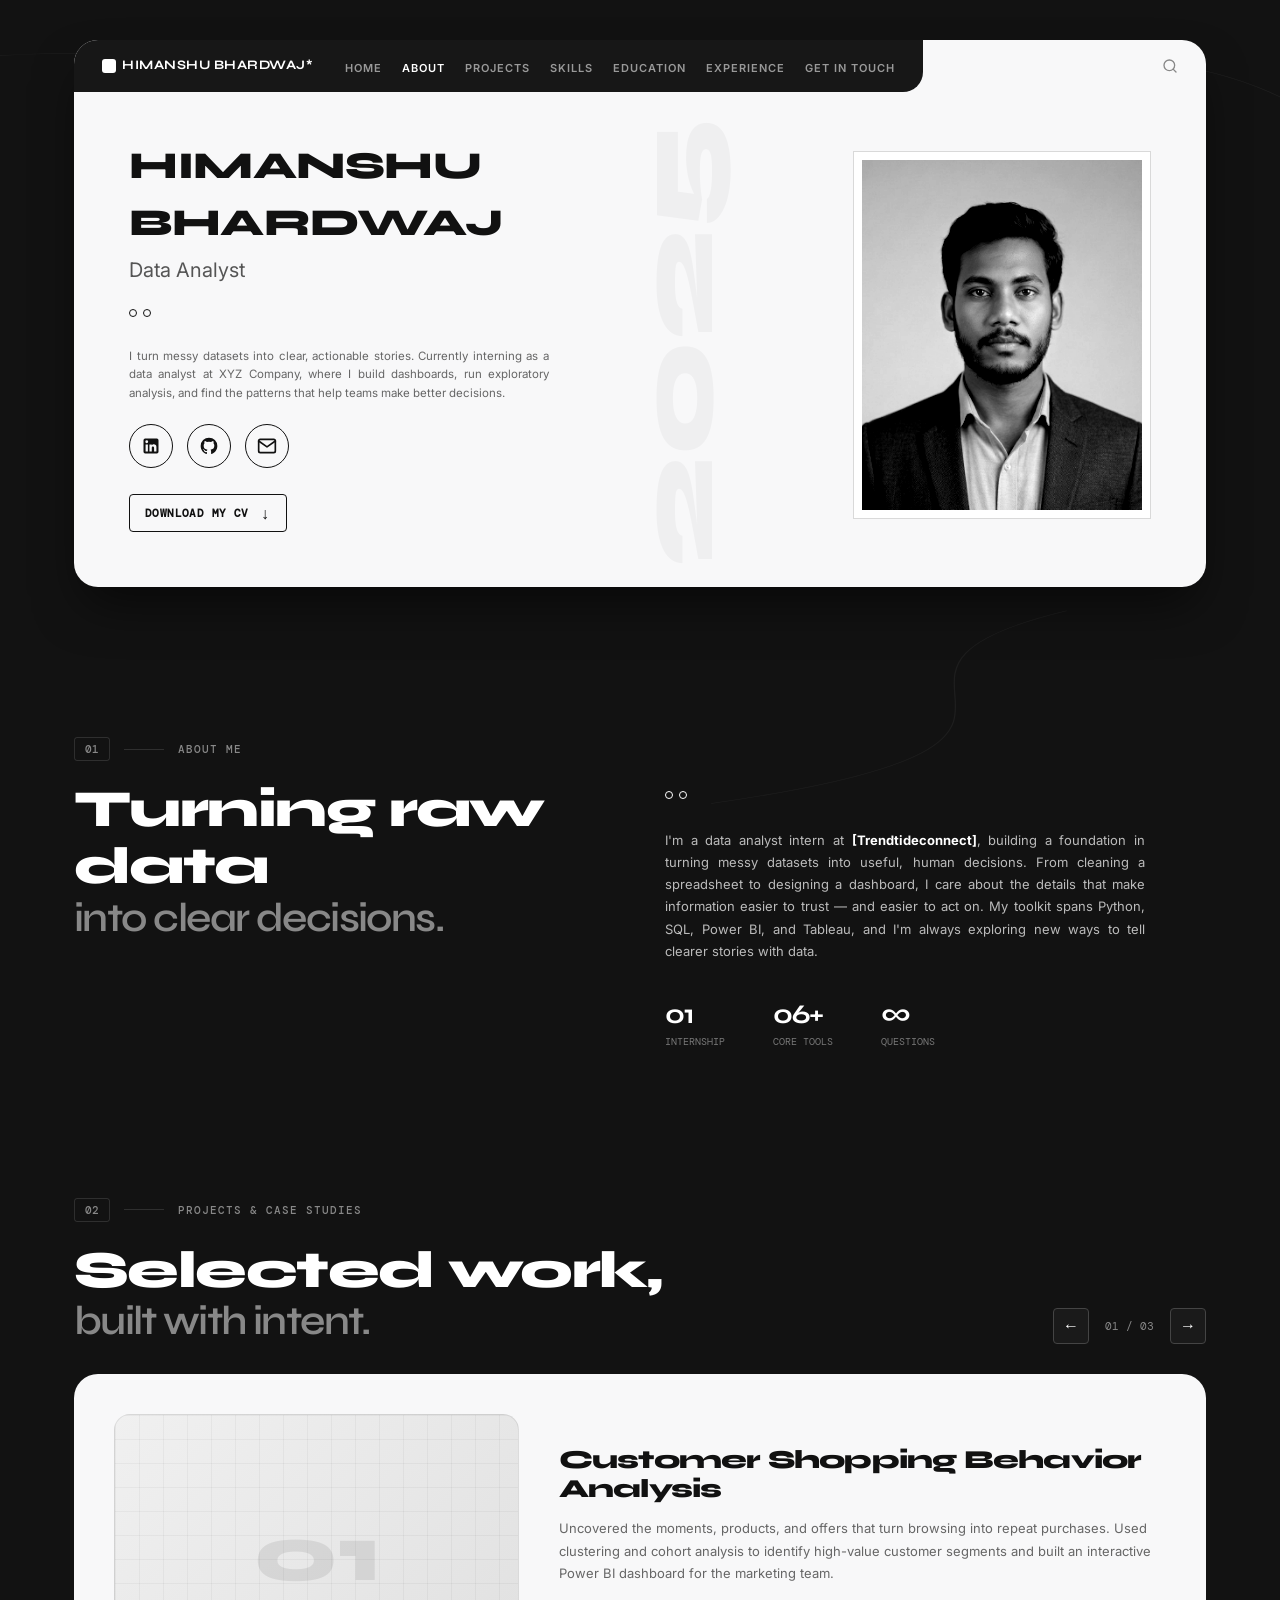
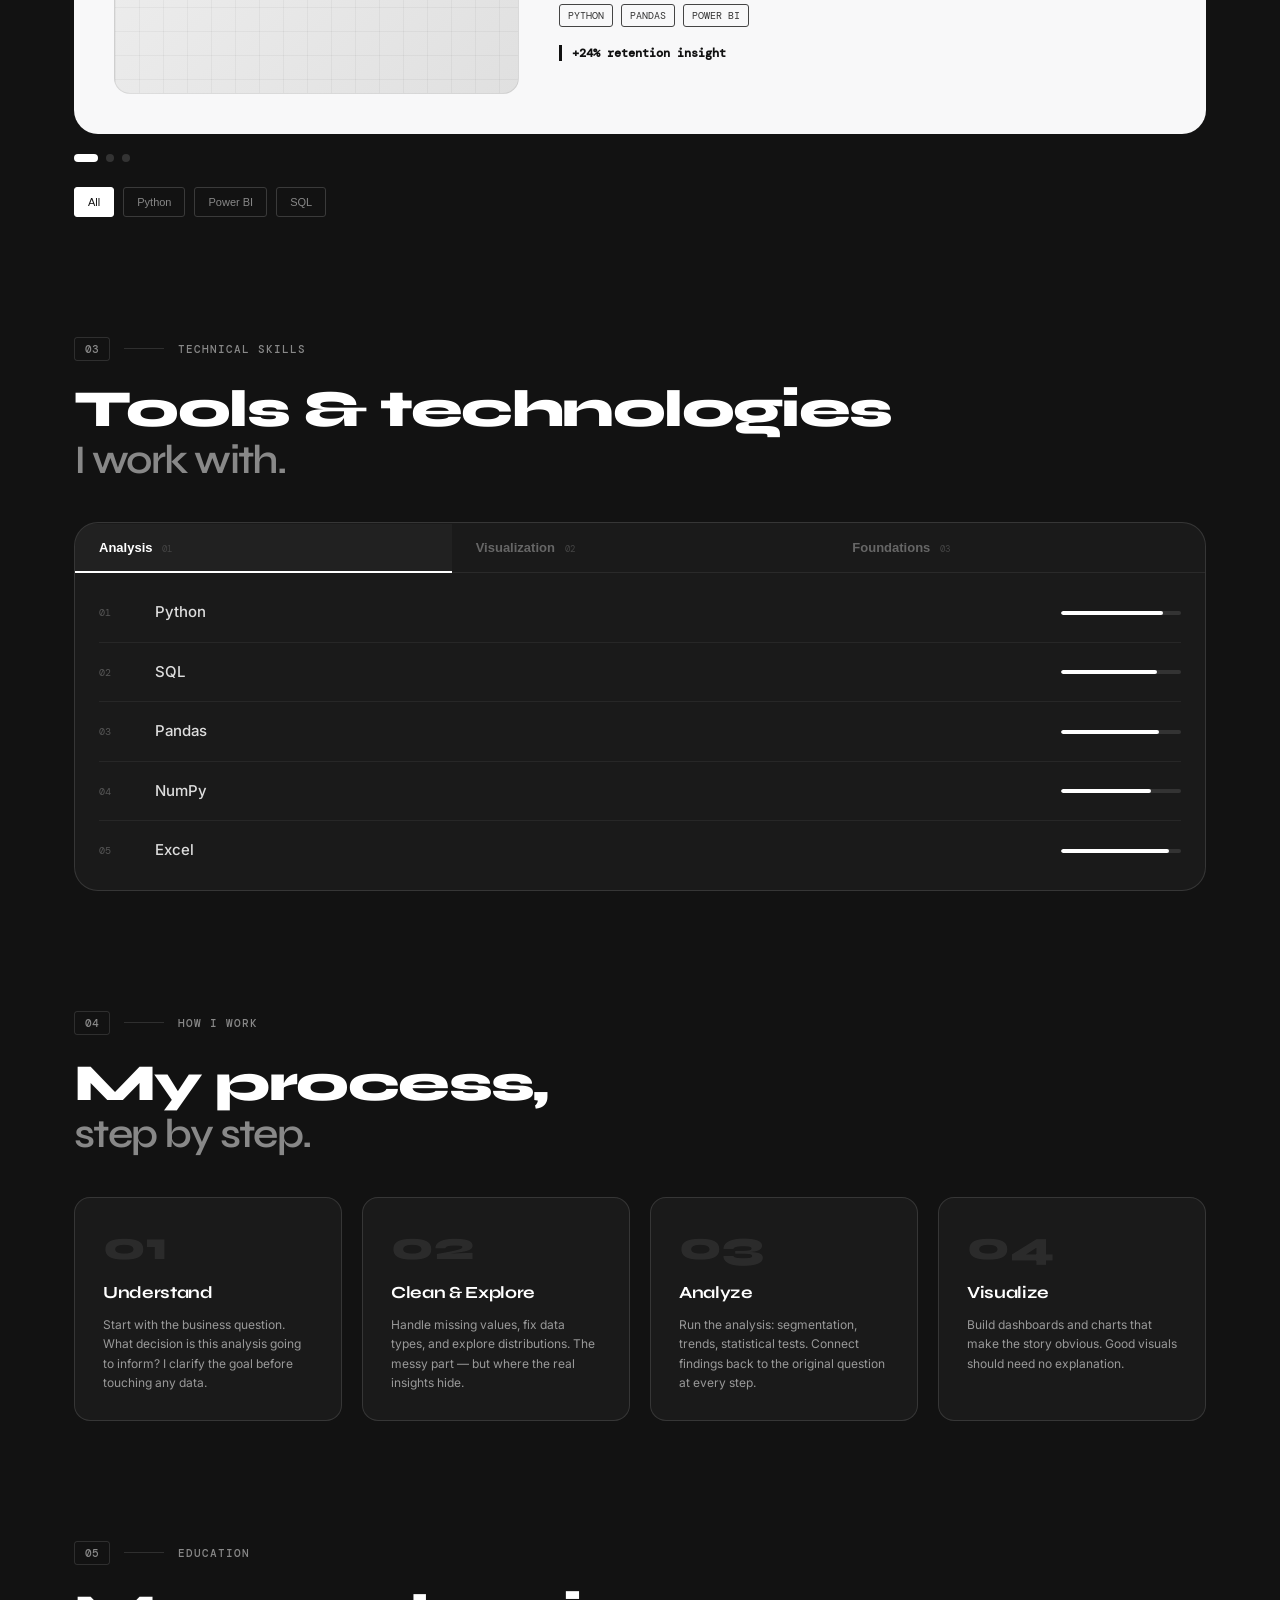
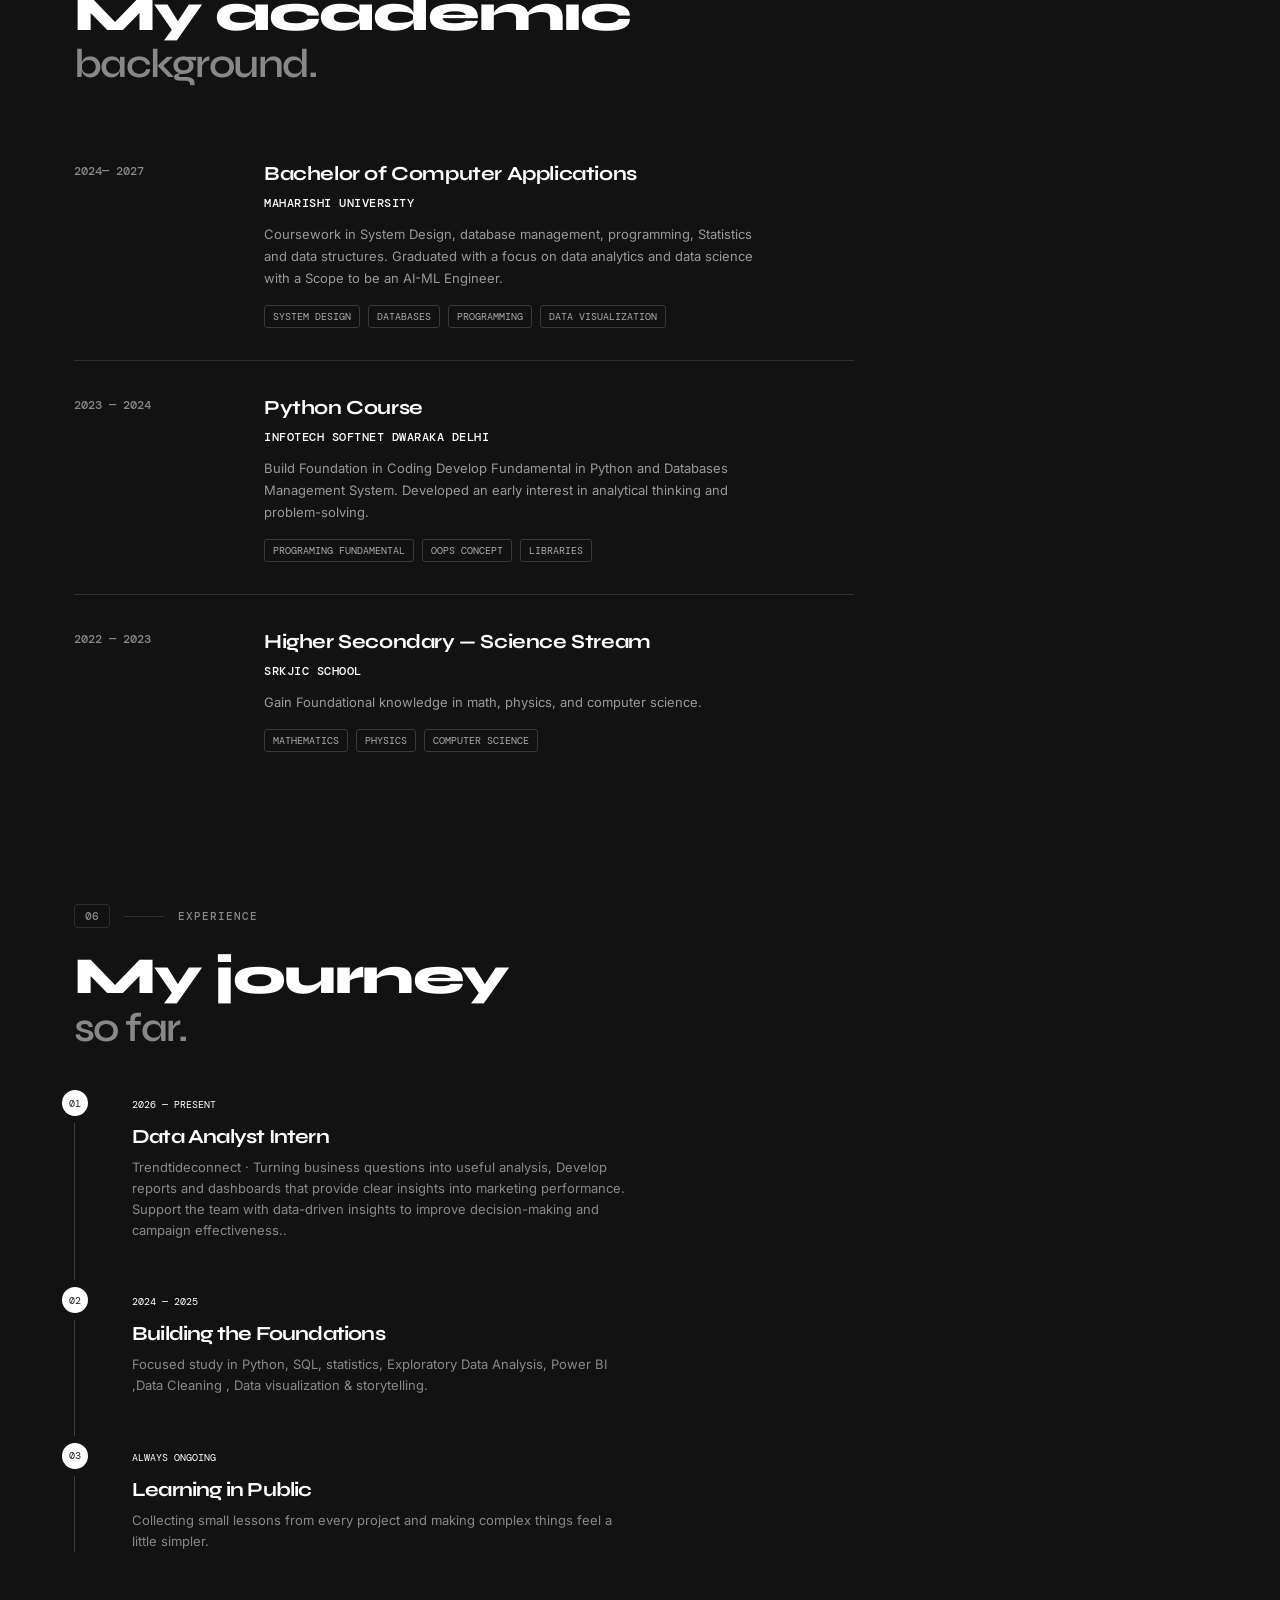
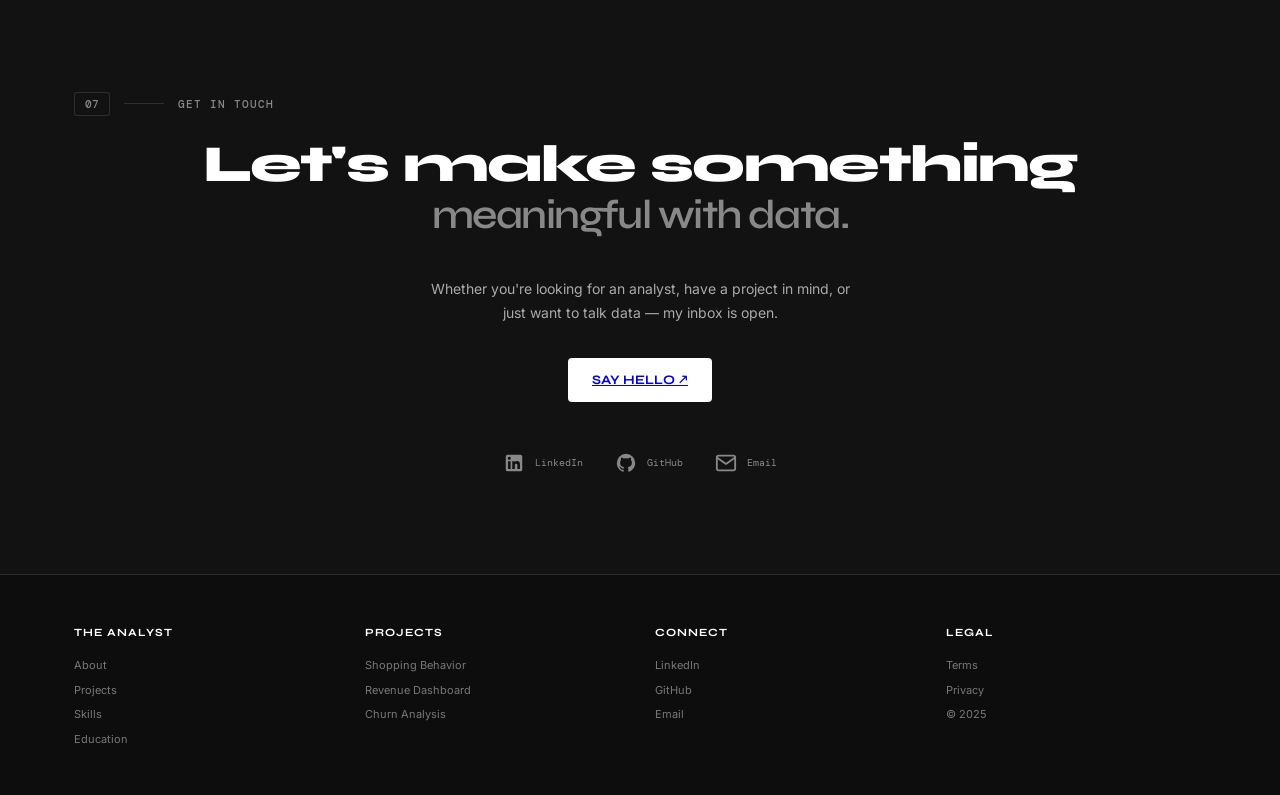
==== commit a8feb535: "Update index.html adding contact form" ====
--- a/index.html
+++ b/index.html
@@ -220,7 +220,8 @@
       <div class="section-label"><span class="section-num">07</span> <span class="section-divider"></span> <span class="section-tag">Get in Touch</span></div>
       <h2 class="section-headline">Let's make something<br /><span class="headline-accent">meaningful with data.</span></h2>
       <p class="contact-copy">Whether you're looking for an analyst, have a project in mind, or just want to talk data — my inbox is open.</p>
-      <button class="contact-button" id="openContactForm">Say hello ↗</button>
+      <button class="contact-button" id="openContactForm">
+        <a  href="https://forms.gle/4HmNzAg9WyXdvU516">Say hello ↗</a></button>
       <div class="social-links">
         <a href="https://www.linkedin.com/in/hb0009" target="_blank" rel="noreferrer" title="LinkedIn">
           <svg viewBox="0 0 24 24" fill="currentColor"><path d="M19 3a2 2 0 0 1 2 2v14a2 2 0 0 1-2 2H5a2 2 0 0 1-2-2V5a2 2 0 0 1 2-2h14m-.5 15.5v-5.3a3.26 3.26 0 0 0-3.26-3.26c-.85 0-1.84.52-2.32 1.3v-1.11h-2.79v8.37h2.79v-4.37c0-.77.62-1.41 1.39-1.41a1.4 1.4 0 0 1 1.4 1.41v4.37h2.79M6.88 8.56a1.68 1.68 0 0 0 1.68-1.68c0-.93-.75-1.69-1.68-1.69a1.69 1.69 0 0 0-1.69 1.69c0 .93.76 1.68 1.69 1.68m1.39 9.94v-8.37H5.5v8.37h2.77z"/></svg>
